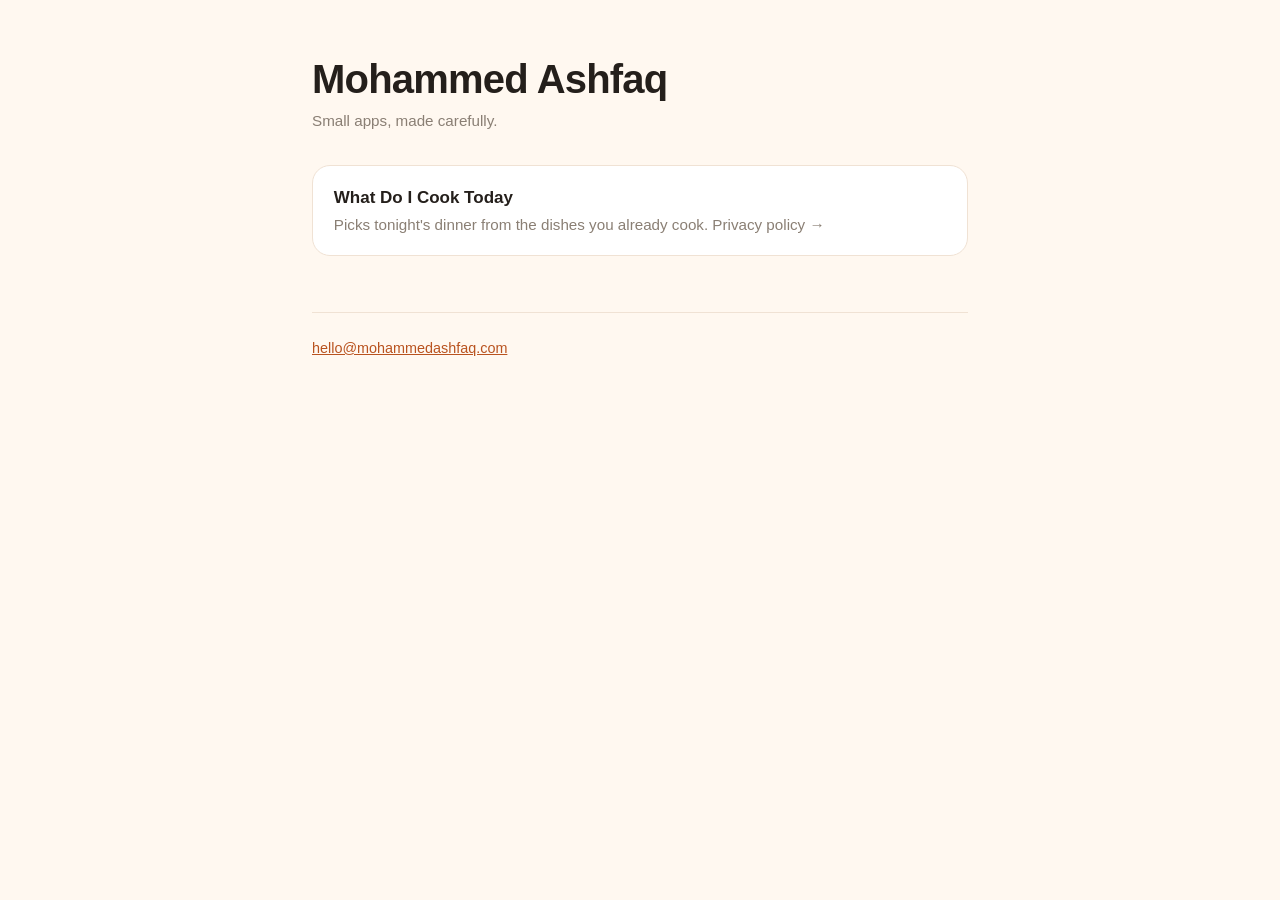
==== index.html @ ef57e0d0 "Add static site with What Do I Cook Today privacy policy Serves the two URLs App Store Connect requi" ====
<!doctype html>
<html lang="en">
<head>
<meta charset="utf-8">
<meta name="viewport" content="width=device-width, initial-scale=1">
<title>Mohammed Ashfaq</title>
<meta name="description" content="Apps by Mohammed Ashfaq.">
<link rel="stylesheet" href="/style.css">
</head>
<body>
<div class="wrap">
  <h1>Mohammed Ashfaq</h1>
  <p class="updated">Small apps, made carefully.</p>

  <a class="app-row" href="/whatdoicooktoday/privacy/">
    <div>
      <div class="name">What Do I Cook Today</div>
      <div class="desc">Picks tonight's dinner from the dishes you already cook. Privacy policy →</div>
    </div>
  </a>

  <footer>
    <a href="mailto:hello@mohammedashfaq.com">hello@mohammedashfaq.com</a>
  </footer>
</div>
</body>
</html>
---- style.css ----
:root {
  --bg: #FFF8F0;
  --card: #FFFFFF;
  --border: #F0E2D4;
  --text: #241F1B;
  --muted: #8A7F74;
  --accent: #E2703A;
  --accent-dark: #B9531F;
  --accent-soft: #FDEEE4;
}

@media (prefers-color-scheme: dark) {
  :root {
    --bg: #17130F;
    --card: #211B16;
    --border: #362B22;
    --text: #F5EDE5;
    --muted: #A99C8E;
    --accent: #F0854F;
    --accent-dark: #F0854F;
    --accent-soft: #2E2018;
  }
}

* { box-sizing: border-box; }

body {
  margin: 0;
  background: var(--bg);
  color: var(--text);
  font: 17px/1.65 -apple-system, BlinkMacSystemFont, "Segoe UI", Roboto, Helvetica, Arial, sans-serif;
  -webkit-font-smoothing: antialiased;
}

.wrap {
  max-width: 44rem;
  margin: 0 auto;
  padding: 3.5rem 1.5rem 5rem;
}

h1 {
  font-size: clamp(1.9rem, 5vw, 2.5rem);
  line-height: 1.15;
  letter-spacing: -0.02em;
  margin: 0 0 0.4rem;
}

h2 {
  font-size: 1.2rem;
  letter-spacing: -0.01em;
  margin: 2.5rem 0 0.6rem;
  padding-top: 1.6rem;
  border-top: 1px solid var(--border);
}

h2:first-of-type { border-top: none; padding-top: 0; margin-top: 2rem; }

.updated {
  color: var(--muted);
  font-size: 0.95rem;
  margin: 0 0 2rem;
}

.lede {
  background: var(--card);
  border: 1px solid var(--border);
  border-radius: 16px;
  padding: 1.25rem 1.4rem;
  margin: 0 0 1rem;
}

.lede p { margin: 0; }

ul { padding-left: 1.2rem; }
li { margin: 0.35rem 0; }

a { color: var(--accent-dark); }
a:hover { color: var(--accent); }

.back {
  display: inline-block;
  margin-bottom: 2rem;
  font-size: 0.95rem;
  text-decoration: none;
  color: var(--muted);
}
.back:hover { color: var(--accent); }

footer {
  margin-top: 3.5rem;
  padding-top: 1.5rem;
  border-top: 1px solid var(--border);
  color: var(--muted);
  font-size: 0.9rem;
}

.app-row {
  display: flex;
  align-items: center;
  gap: 1rem;
  background: var(--card);
  border: 1px solid var(--border);
  border-radius: 18px;
  padding: 1.1rem 1.3rem;
  text-decoration: none;
  color: inherit;
  margin-top: 1.5rem;
}
.app-row:hover { border-color: var(--accent); }
.app-row .name { font-weight: 700; }
.app-row .desc { color: var(--muted); font-size: 0.95rem; }
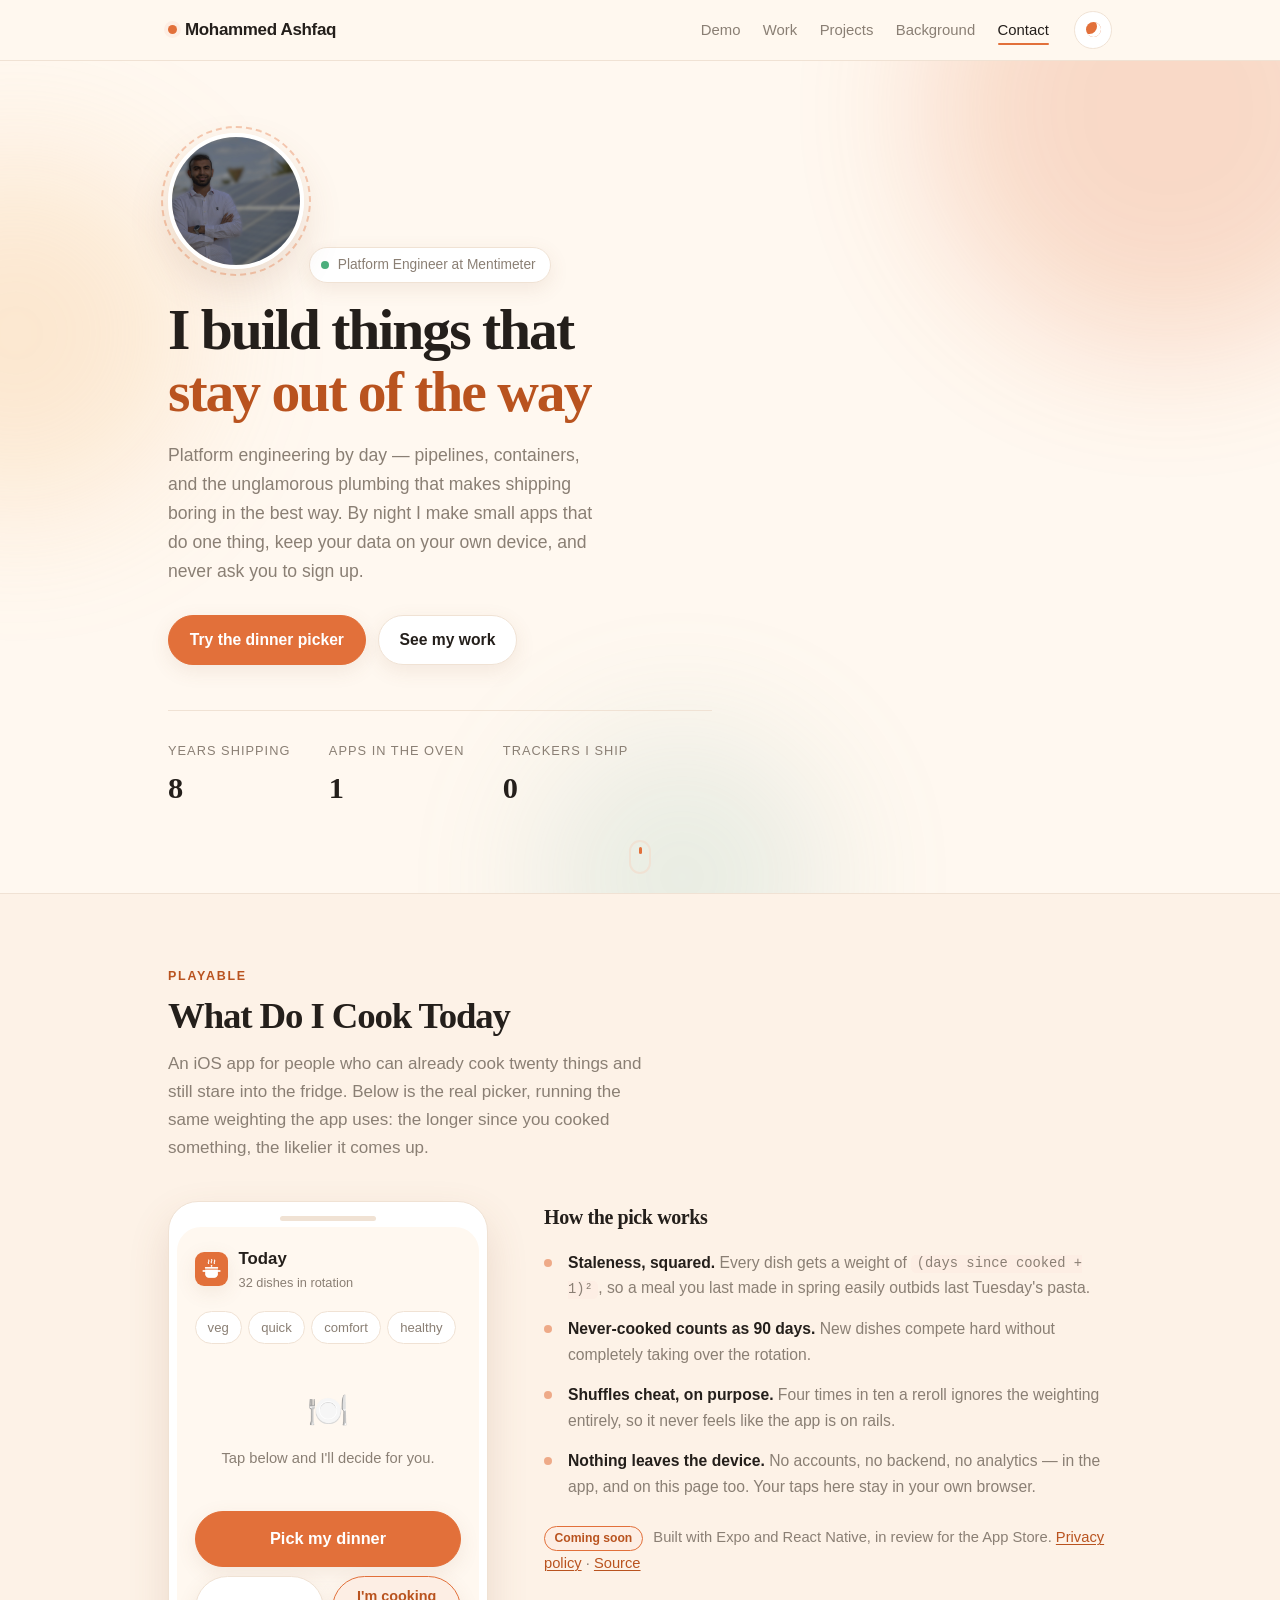
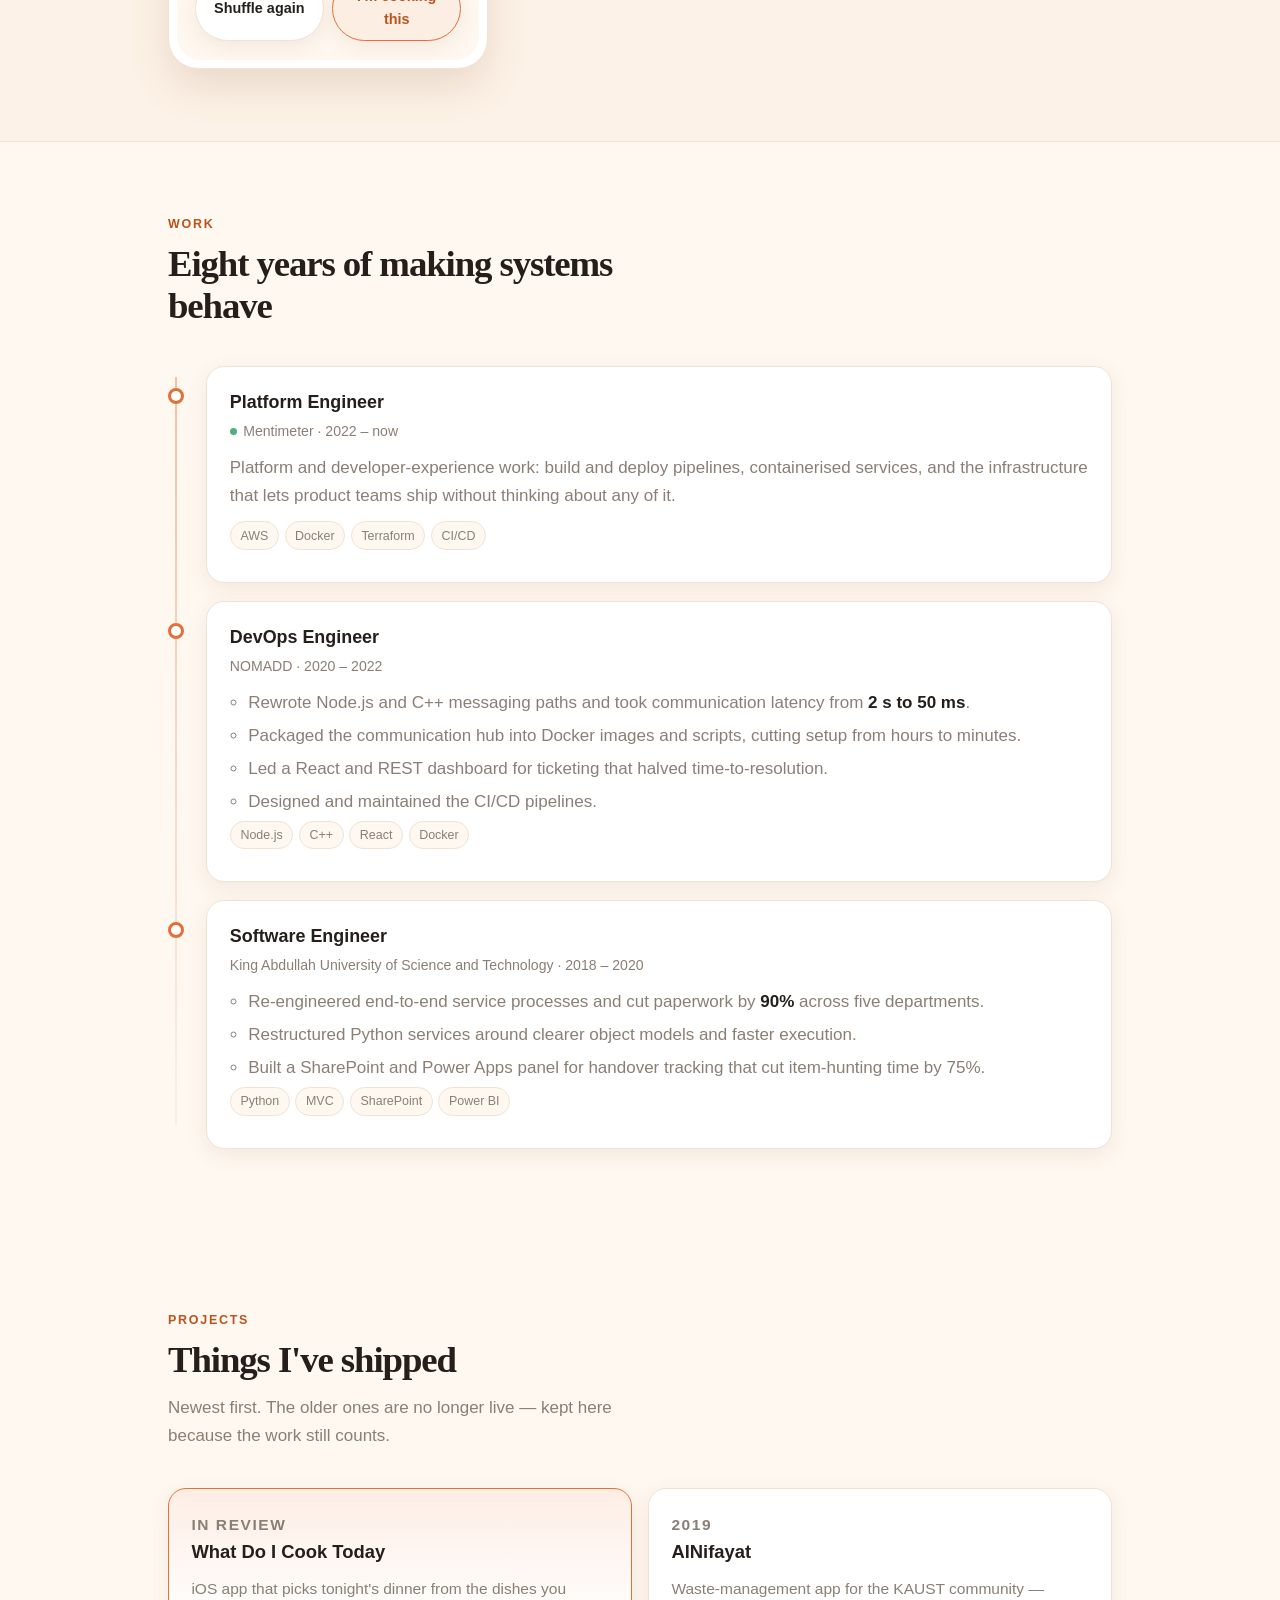
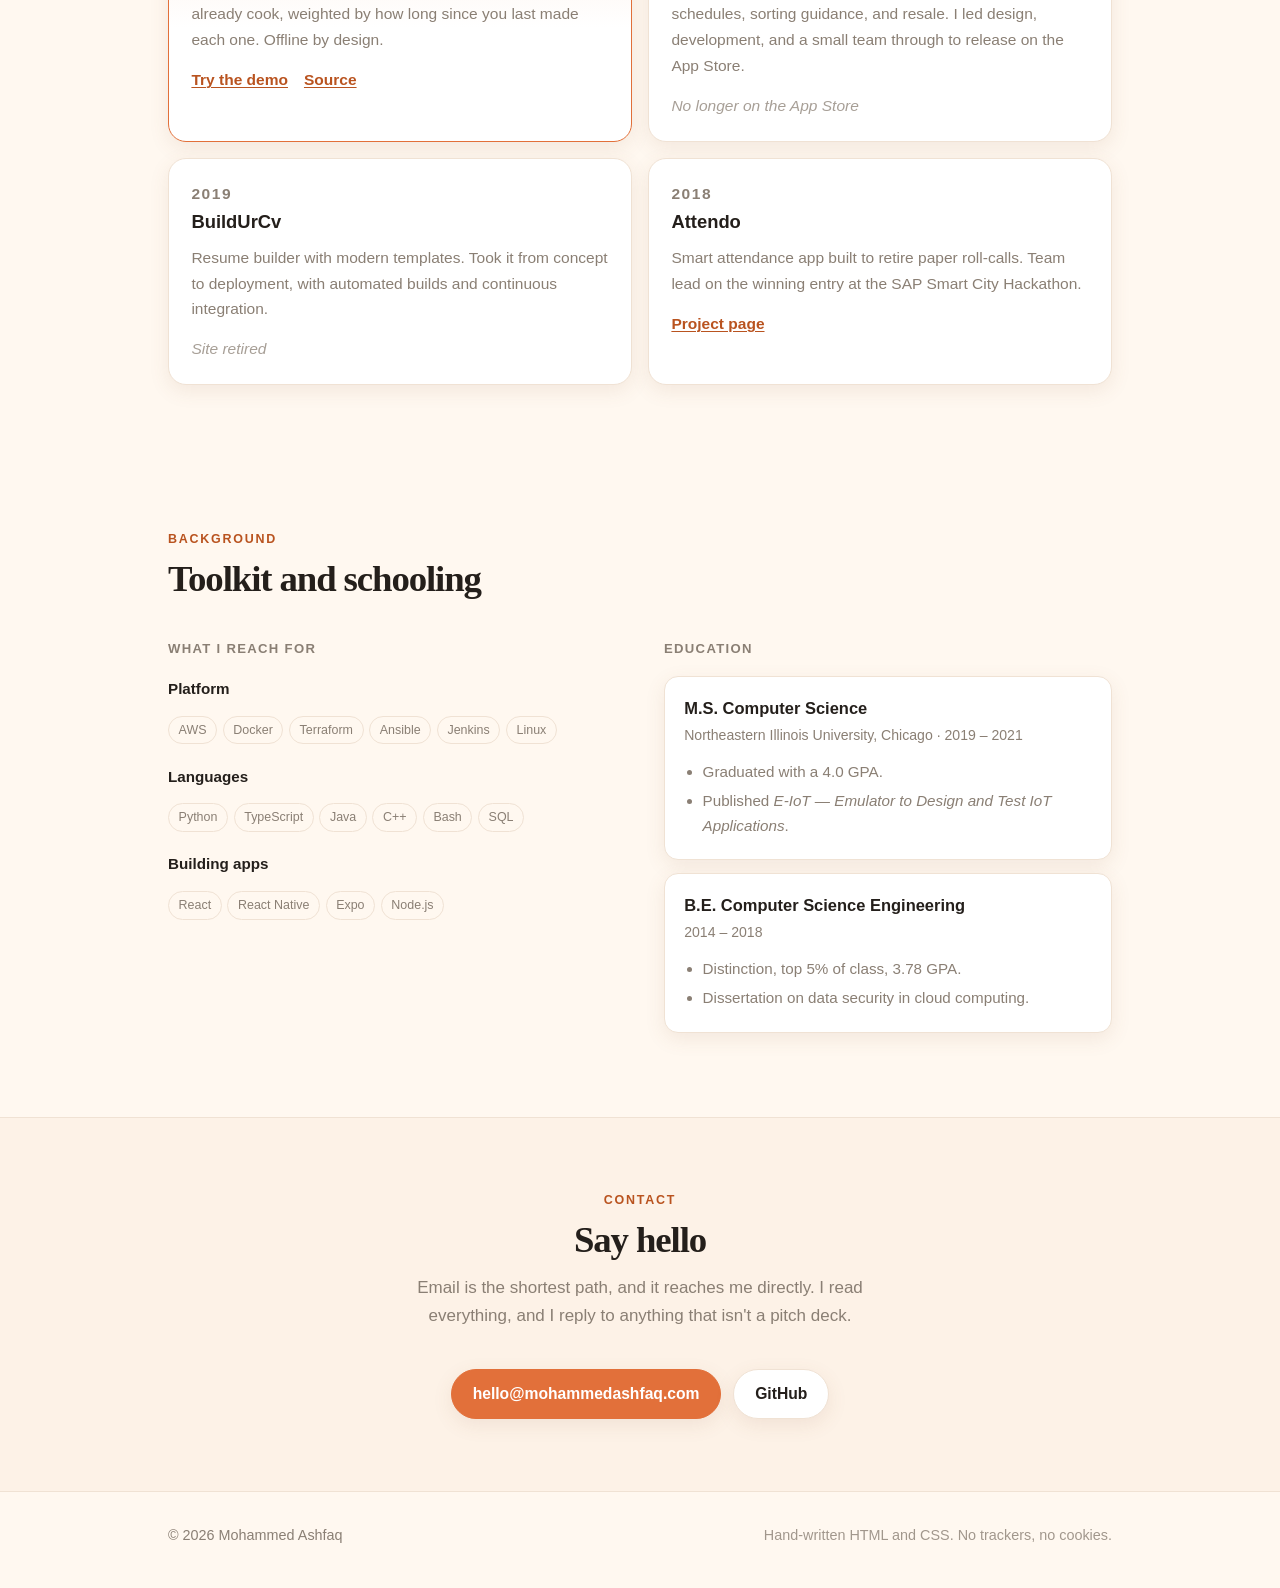
==== commit a78f1bb1: "Rebuild the home page as an interactive site The landing page was a name, a tagline, and one link to" ====
--- a/index.html
+++ b/index.html
@@ -3,25 +3,412 @@
 <head>
 <meta charset="utf-8">
 <meta name="viewport" content="width=device-width, initial-scale=1">
-<title>Mohammed Ashfaq</title>
-<meta name="description" content="Apps by Mohammed Ashfaq.">
+<title>Mohammed Ashfaq — Platform Engineer &amp; App Maker</title>
+<meta name="description" content="Mohammed Ashfaq is a platform engineer at Mentimeter who builds small, careful apps. Try the dinner picker from What Do I Cook Today.">
+<link rel="canonical" href="https://mohammedashfaq.com/">
+
+<meta property="og:type" content="website">
+<meta property="og:url" content="https://mohammedashfaq.com/">
+<meta property="og:title" content="Mohammed Ashfaq — Platform Engineer &amp; App Maker">
+<meta property="og:description" content="Platform engineer by day, small-app maker by night. Try the dinner picker.">
+<meta property="og:image" content="https://mohammedashfaq.com/assets/portrait.jpg">
+<meta name="twitter:card" content="summary">
+
+<link rel="icon" href="/assets/favicon.ico" sizes="any">
+<link rel="icon" type="image/png" sizes="32x32" href="/assets/favicon-32x32.png">
+<link rel="apple-touch-icon" href="/assets/apple-touch-icon.png">
+<meta name="theme-color" content="#FFF8F0" media="(prefers-color-scheme: light)">
+<meta name="theme-color" content="#17130F" media="(prefers-color-scheme: dark)">
+
 <link rel="stylesheet" href="/style.css">
+<script>
+  // Applied before first paint so the saved theme never flashes the wrong colours.
+  try {
+    var t = localStorage.getItem("theme");
+    if (t === "light" || t === "dark") document.documentElement.dataset.theme = t;
+  } catch (e) {}
+</script>
+<script type="application/ld+json">
+{
+  "@context": "https://schema.org",
+  "@type": "Person",
+  "name": "Mohammed Ashfaq",
+  "url": "https://mohammedashfaq.com/",
+  "email": "hello@mohammedashfaq.com",
+  "image": "https://mohammedashfaq.com/assets/portrait.jpg",
+  "jobTitle": "Platform Engineer",
+  "worksFor": { "@type": "Organization", "name": "Mentimeter" },
+  "sameAs": ["https://github.com/menti-ashfaq"]
+}
+</script>
 </head>
+
 <body>
-<div class="wrap">
-  <h1>Mohammed Ashfaq</h1>
-  <p class="updated">Small apps, made carefully.</p>
-
-  <a class="app-row" href="/whatdoicooktoday/privacy/">
-    <div>
-      <div class="name">What Do I Cook Today</div>
-      <div class="desc">Picks tonight's dinner from the dishes you already cook. Privacy policy →</div>
-    </div>
-  </a>
-
-  <footer>
-    <a href="mailto:hello@mohammedashfaq.com">hello@mohammedashfaq.com</a>
-  </footer>
-</div>
+<a class="skip" href="#main">Skip to content</a>
+
+<header class="topbar">
+  <div class="topbar-inner">
+    <a class="brand" href="#home">
+      <span class="brand-dot" aria-hidden="true"></span>
+      Mohammed&nbsp;Ashfaq
+    </a>
+
+    <nav class="nav" id="nav" aria-label="Primary">
+      <a href="#dinner">Demo</a>
+      <a href="#work">Work</a>
+      <a href="#projects">Projects</a>
+      <a href="#background">Background</a>
+      <a href="#contact">Contact</a>
+    </nav>
+
+    <div class="topbar-actions">
+      <button class="icon-btn" id="theme-btn" type="button" title="Switch theme" aria-label="Switch colour theme">
+        <span class="theme-icon" aria-hidden="true"></span>
+      </button>
+      <button class="icon-btn nav-btn" id="nav-btn" type="button" aria-expanded="false" aria-controls="nav" aria-label="Open menu">
+        <span class="burger" aria-hidden="true"></span>
+      </button>
+    </div>
+  </div>
+</header>
+
+<main id="main">
+
+  <!-- ───────────────────────── Hero ───────────────────────── -->
+  <section class="hero" id="home">
+    <div class="blobs" aria-hidden="true">
+      <span class="blob b1"></span>
+      <span class="blob b2"></span>
+      <span class="blob b3"></span>
+    </div>
+
+    <div class="wrap hero-inner">
+      <button class="portrait-btn reveal" id="portrait-btn" type="button" title="Go on, tap it" aria-label="Mohammed Ashfaq — tap for a snack">
+        <img class="portrait" src="/assets/portrait.jpg" alt="Mohammed Ashfaq" width="150" height="150" fetchpriority="high">
+        <span class="portrait-ring" aria-hidden="true"></span>
+      </button>
+
+      <p class="eyebrow reveal">
+        <span class="pulse" aria-hidden="true"></span>
+        Platform Engineer at Mentimeter
+      </p>
+
+      <h1 class="reveal">
+        I build things that
+        <span class="swap" id="swap" aria-live="polite">
+          <span class="swap-word is-on">stay out of the way</span>
+        </span>
+      </h1>
+
+      <p class="lead reveal">
+        Platform engineering by day — pipelines, containers, and the unglamorous
+        plumbing that makes shipping boring in the best way. By night I make small
+        apps that do one thing, keep your data on your own device, and never ask
+        you to sign up.
+      </p>
+
+      <div class="cta-row reveal">
+        <a class="btn btn-primary" href="#dinner">Try the dinner picker</a>
+        <a class="btn" href="#work">See my work</a>
+      </div>
+
+      <dl class="stats reveal">
+        <div><dt>Years shipping</dt><dd data-count="8">8</dd></div>
+        <div><dt>Apps in the oven</dt><dd data-count="1">1</dd></div>
+        <div><dt>Trackers I ship</dt><dd data-count="0">0</dd></div>
+      </dl>
+    </div>
+
+    <a class="scroll-hint" href="#dinner" aria-hidden="true" tabindex="-1">
+      <span></span>
+    </a>
+  </section>
+
+  <!-- ──────────────────── Interactive demo ──────────────────── -->
+  <section class="band" id="dinner">
+    <div class="wrap">
+      <header class="sec-head reveal">
+        <p class="kicker">Playable</p>
+        <h2>What Do I Cook Today</h2>
+        <p class="sec-sub">
+          An iOS app for people who can already cook twenty things and still stare
+          into the fridge. Below is the real picker, running the same weighting the
+          app uses: the longer since you cooked something, the likelier it comes up.
+        </p>
+      </header>
+
+      <div class="demo reveal">
+        <div class="demo-phone">
+          <div class="phone">
+            <div class="phone-top" aria-hidden="true"><span class="notch"></span></div>
+
+            <div class="phone-screen">
+              <div class="phone-head">
+                <img class="app-icon" src="/assets/cooktoday-icon.png" alt="" width="34" height="34">
+                <div>
+                  <p class="phone-title">Today</p>
+                  <p class="phone-sub" id="pool-count">32 dishes in rotation</p>
+                </div>
+              </div>
+
+              <div class="tags" role="group" aria-label="Filter by mood">
+                <button class="tag" type="button" data-tag="veg">veg</button>
+                <button class="tag" type="button" data-tag="quick">quick</button>
+                <button class="tag" type="button" data-tag="comfort">comfort</button>
+                <button class="tag" type="button" data-tag="healthy">healthy</button>
+              </div>
+
+              <div class="result" id="result" aria-live="polite">
+                <div class="result-empty" id="result-empty">
+                  <span class="plate" aria-hidden="true">🍽️</span>
+                  <p>Tap below and I'll decide for you.</p>
+                </div>
+              </div>
+
+              <div class="phone-actions">
+                <button class="btn btn-primary btn-block" id="pick-btn" type="button">Pick my dinner</button>
+                <div class="sub-actions" id="sub-actions" hidden>
+                  <button class="btn btn-sm" id="shuffle-btn" type="button">Shuffle again</button>
+                  <button class="btn btn-sm btn-cook" id="cook-btn" type="button">I'm cooking this</button>
+                </div>
+              </div>
+            </div>
+          </div>
+        </div>
+
+        <div class="demo-notes">
+          <h3>How the pick works</h3>
+          <ul class="notes">
+            <li>
+              <strong>Staleness, squared.</strong> Every dish gets a weight of
+              <code>(days since cooked + 1)²</code>, so a meal you last made in
+              spring easily outbids last Tuesday's pasta.
+            </li>
+            <li>
+              <strong>Never-cooked counts as 90 days.</strong> New dishes compete
+              hard without completely taking over the rotation.
+            </li>
+            <li>
+              <strong>Shuffles cheat, on purpose.</strong> Four times in ten a
+              reroll ignores the weighting entirely, so it never feels like the
+              app is on rails.
+            </li>
+            <li>
+              <strong>Nothing leaves the device.</strong> No accounts, no backend,
+              no analytics — in the app, and on this page too. Your taps here stay
+              in your own browser.
+            </li>
+          </ul>
+
+          <div class="cook-log" id="cook-log" hidden>
+            <p class="cook-log-title">Cooked in this session</p>
+            <ul id="cook-log-list"></ul>
+          </div>
+
+          <p class="ship-note">
+            <span class="badge">Coming soon</span>
+            Built with Expo and React Native, in review for the App Store.
+            <a href="/whatdoicooktoday/privacy/">Privacy policy</a> ·
+            <a href="https://github.com/menti-ashfaq/whatdoicooktoday">Source</a>
+          </p>
+        </div>
+      </div>
+    </div>
+  </section>
+
+  <!-- ───────────────────────── Work ───────────────────────── -->
+  <section class="wrap section" id="work">
+    <header class="sec-head reveal">
+      <p class="kicker">Work</p>
+      <h2>Eight years of making systems behave</h2>
+    </header>
+
+    <ol class="timeline">
+      <li class="tl-item reveal">
+        <div class="tl-marker" aria-hidden="true"></div>
+        <article class="tl-card">
+          <header class="tl-head">
+            <h3>Platform Engineer</h3>
+            <p class="when"><span class="now-dot" aria-hidden="true"></span>Mentimeter · 2022 – now</p>
+          </header>
+          <p>
+            Platform and developer-experience work: build and deploy pipelines,
+            containerised services, and the infrastructure that lets product teams
+            ship without thinking about any of it.
+          </p>
+          <p class="chips"><span>AWS</span><span>Docker</span><span>Terraform</span><span>CI/CD</span></p>
+        </article>
+      </li>
+
+      <li class="tl-item reveal">
+        <div class="tl-marker" aria-hidden="true"></div>
+        <article class="tl-card">
+          <header class="tl-head">
+            <h3>DevOps Engineer</h3>
+            <p class="when">NOMADD · 2020 – 2022</p>
+          </header>
+          <ul>
+            <li>Rewrote Node.js and C++ messaging paths and took communication latency from <strong>2 s to 50 ms</strong>.</li>
+            <li>Packaged the communication hub into Docker images and scripts, cutting setup from hours to minutes.</li>
+            <li>Led a React and REST dashboard for ticketing that halved time-to-resolution.</li>
+            <li>Designed and maintained the CI/CD pipelines.</li>
+          </ul>
+          <p class="chips"><span>Node.js</span><span>C++</span><span>React</span><span>Docker</span></p>
+        </article>
+      </li>
+
+      <li class="tl-item reveal">
+        <div class="tl-marker" aria-hidden="true"></div>
+        <article class="tl-card">
+          <header class="tl-head">
+            <h3>Software Engineer</h3>
+            <p class="when">King Abdullah University of Science and Technology · 2018 – 2020</p>
+          </header>
+          <ul>
+            <li>Re-engineered end-to-end service processes and cut paperwork by <strong>90%</strong> across five departments.</li>
+            <li>Restructured Python services around clearer object models and faster execution.</li>
+            <li>Built a SharePoint and Power Apps panel for handover tracking that cut item-hunting time by 75%.</li>
+          </ul>
+          <p class="chips"><span>Python</span><span>MVC</span><span>SharePoint</span><span>Power BI</span></p>
+        </article>
+      </li>
+    </ol>
+  </section>
+
+  <!-- ─────────────────────── Projects ─────────────────────── -->
+  <section class="wrap section" id="projects">
+    <header class="sec-head reveal">
+      <p class="kicker">Projects</p>
+      <h2>Things I've shipped</h2>
+      <p class="sec-sub">Newest first. The older ones are no longer live — kept here because the work still counts.</p>
+    </header>
+
+    <div class="cards">
+      <article class="card tilt reveal is-current">
+        <p class="card-tag">In review</p>
+        <h3>What Do I Cook Today</h3>
+        <p>
+          iOS app that picks tonight's dinner from the dishes you already cook,
+          weighted by how long since you last made each one. Offline by design.
+        </p>
+        <p class="card-links">
+          <a href="#dinner">Try the demo</a>
+          <a href="https://github.com/menti-ashfaq/whatdoicooktoday">Source</a>
+        </p>
+      </article>
+
+      <article class="card tilt reveal">
+        <p class="card-tag">2019</p>
+        <h3>AlNifayat</h3>
+        <p>
+          Waste-management app for the KAUST community — schedules, sorting
+          guidance, and resale. I led design, development, and a small team
+          through to release on the App Store.
+        </p>
+        <p class="card-links"><span class="dead">No longer on the App Store</span></p>
+      </article>
+
+      <article class="card tilt reveal">
+        <p class="card-tag">2019</p>
+        <h3>BuildUrCv</h3>
+        <p>
+          Resume builder with modern templates. Took it from concept to
+          deployment, with automated builds and continuous integration.
+        </p>
+        <p class="card-links"><span class="dead">Site retired</span></p>
+      </article>
+
+      <article class="card tilt reveal">
+        <p class="card-tag">2018</p>
+        <h3>Attendo</h3>
+        <p>
+          Smart attendance app built to retire paper roll-calls. Team lead on the
+          winning entry at the SAP Smart City Hackathon.
+        </p>
+        <p class="card-links">
+          <a href="https://www.facebook.com/appattendo/">Project page</a>
+        </p>
+      </article>
+    </div>
+  </section>
+
+  <!-- ────────────────────── Background ────────────────────── -->
+  <section class="wrap section" id="background">
+    <header class="sec-head reveal">
+      <p class="kicker">Background</p>
+      <h2>Toolkit and schooling</h2>
+    </header>
+
+    <div class="split">
+      <div class="reveal">
+        <h3 class="sub">What I reach for</h3>
+        <div class="skillset">
+          <div>
+            <p class="skill-label">Platform</p>
+            <p class="chips"><span>AWS</span><span>Docker</span><span>Terraform</span><span>Ansible</span><span>Jenkins</span><span>Linux</span></p>
+          </div>
+          <div>
+            <p class="skill-label">Languages</p>
+            <p class="chips"><span>Python</span><span>TypeScript</span><span>Java</span><span>C++</span><span>Bash</span><span>SQL</span></p>
+          </div>
+          <div>
+            <p class="skill-label">Building apps</p>
+            <p class="chips"><span>React</span><span>React&nbsp;Native</span><span>Expo</span><span>Node.js</span></p>
+          </div>
+        </div>
+      </div>
+
+      <div class="reveal">
+        <h3 class="sub">Education</h3>
+        <article class="edu">
+          <h4>M.S. Computer Science</h4>
+          <p class="when">Northeastern Illinois University, Chicago · 2019 – 2021</p>
+          <ul>
+            <li>Graduated with a 4.0 GPA.</li>
+            <li>Published <em>E-IoT — Emulator to Design and Test IoT Applications</em>.</li>
+          </ul>
+        </article>
+        <article class="edu">
+          <h4>B.E. Computer Science Engineering</h4>
+          <p class="when">2014 – 2018</p>
+          <ul>
+            <li>Distinction, top 5% of class, 3.78 GPA.</li>
+            <li>Dissertation on data security in cloud computing.</li>
+          </ul>
+        </article>
+      </div>
+    </div>
+  </section>
+
+  <!-- ─────────────────────── Contact ─────────────────────── -->
+  <section class="band band-last" id="contact">
+    <div class="wrap contact">
+      <header class="sec-head reveal">
+        <p class="kicker">Contact</p>
+        <h2>Say hello</h2>
+        <p class="sec-sub">
+          Email is the shortest path, and it reaches me directly. I read
+          everything, and I reply to anything that isn't a pitch deck.
+        </p>
+      </header>
+
+      <div class="contact-actions reveal">
+        <a class="btn btn-primary" href="mailto:hello@mohammedashfaq.com">hello@mohammedashfaq.com</a>
+        <a class="btn" href="https://github.com/menti-ashfaq">GitHub</a>
+      </div>
+    </div>
+  </section>
+</main>
+
+<footer class="footer">
+  <div class="wrap footer-inner">
+    <p>© <span id="year">2026</span> Mohammed Ashfaq</p>
+    <p class="footer-meta">Hand-written HTML and CSS. No trackers, no cookies.</p>
+  </div>
+</footer>
+
+<div class="confetti" id="confetti" aria-hidden="true"></div>
+
+<script src="/script.js"></script>
 </body>
 </html>
--- a/style.css
+++ b/style.css
@@ -1,5 +1,12 @@
+/* ============================================================
+   Mohammed Ashfaq — mohammedashfaq.com
+   Plain CSS, no build step. Palette matches the What Do I Cook
+   Today app so the site and the app feel like one thing.
+   ============================================================ */
+
 :root {
   --bg: #FFF8F0;
+  --bg-alt: #FDF2E7;
   --card: #FFFFFF;
   --border: #F0E2D4;
   --text: #241F1B;
@@ -7,105 +14,905 @@
   --accent: #E2703A;
   --accent-dark: #B9531F;
   --accent-soft: #FDEEE4;
+  --shadow: 0 6px 20px rgba(138, 90, 56, 0.10);
+  --shadow-lg: 0 18px 40px rgba(138, 90, 56, 0.16);
+  --topbar: rgba(255, 248, 240, 0.82);
+  --serif: Georgia, "Iowan Old Style", Palatino, "Times New Roman", serif;
+  --sans: -apple-system, BlinkMacSystemFont, "Segoe UI", Roboto, Helvetica, Arial, sans-serif;
+  --mono: ui-monospace, SFMono-Regular, Menlo, Consolas, monospace;
+  --radius: 18px;
+  --ring: 0 0 0 3px var(--accent-soft), 0 0 0 4px var(--accent);
 }
 
 @media (prefers-color-scheme: dark) {
-  :root {
+  :root:not([data-theme="light"]) {
     --bg: #17130F;
+    --bg-alt: #1C1712;
     --card: #211B16;
     --border: #362B22;
     --text: #F5EDE5;
     --muted: #A99C8E;
     --accent: #F0854F;
-    --accent-dark: #F0854F;
+    --accent-dark: #F5A277;
     --accent-soft: #2E2018;
+    --shadow: 0 6px 20px rgba(0, 0, 0, 0.4);
+    --shadow-lg: 0 18px 40px rgba(0, 0, 0, 0.5);
+    --topbar: rgba(23, 19, 15, 0.85);
   }
 }
 
+:root[data-theme="dark"] {
+  --bg: #17130F;
+  --bg-alt: #1C1712;
+  --card: #211B16;
+  --border: #362B22;
+  --text: #F5EDE5;
+  --muted: #A99C8E;
+  --accent: #F0854F;
+  --accent-dark: #F5A277;
+  --accent-soft: #2E2018;
+  --shadow: 0 6px 20px rgba(0, 0, 0, 0.4);
+  --shadow-lg: 0 18px 40px rgba(0, 0, 0, 0.5);
+  --topbar: rgba(23, 19, 15, 0.85);
+}
+
+/* ---------------------------- base ---------------------------- */
+
 * { box-sizing: border-box; }
+
+html {
+  scroll-behavior: smooth;
+  scroll-padding-top: 5rem;
+  -webkit-text-size-adjust: 100%;
+}
 
 body {
   margin: 0;
   background: var(--bg);
   color: var(--text);
-  font: 17px/1.65 -apple-system, BlinkMacSystemFont, "Segoe UI", Roboto, Helvetica, Arial, sans-serif;
+  font: 17px/1.65 var(--sans);
   -webkit-font-smoothing: antialiased;
-}
+  overflow-x: hidden;
+}
+
+img { max-width: 100%; height: auto; }
+
+a { color: var(--accent-dark); text-decoration-thickness: 1px; text-underline-offset: 2px; }
+a:hover { color: var(--accent); }
+
+:focus-visible {
+  outline: none;
+  box-shadow: var(--ring);
+  border-radius: 6px;
+}
+
+code {
+  font: 0.88em var(--mono);
+  background: var(--accent-soft);
+  padding: 0.1em 0.4em;
+  border-radius: 5px;
+}
+
+.skip {
+  position: absolute;
+  left: -9999px;
+  z-index: 100;
+  background: var(--card);
+  color: var(--text);
+  padding: 0.7rem 1.1rem;
+  border-radius: 0 0 10px 0;
+}
+.skip:focus { left: 0; top: 0; }
 
 .wrap {
+  width: 100%;
+  max-width: 62rem;
+  margin: 0 auto;
+  padding-inline: 1.5rem;
+}
+
+.section { padding-block: 4.5rem; }
+
+/* --------------------------- topbar --------------------------- */
+
+.topbar {
+  position: sticky;
+  top: 0;
+  z-index: 40;
+  background: var(--topbar);
+  backdrop-filter: saturate(150%) blur(14px);
+  border-bottom: 1px solid var(--border);
+}
+
+.topbar-inner {
+  max-width: 62rem;
+  margin: 0 auto;
+  padding: 0.7rem 1.5rem;
+  display: flex;
+  align-items: center;
+  gap: 1rem;
+}
+
+.brand {
+  display: inline-flex;
+  align-items: center;
+  gap: 0.5rem;
+  font-weight: 700;
+  letter-spacing: -0.02em;
+  color: inherit;
+  text-decoration: none;
+  margin-right: auto;
+}
+.brand:hover { color: var(--accent); }
+
+.brand-dot {
+  width: 9px;
+  height: 9px;
+  border-radius: 50%;
+  background: var(--accent);
+  box-shadow: 0 0 0 4px var(--accent-soft);
+  flex: none;
+}
+
+.nav { display: flex; gap: 1.4rem; }
+
+.nav a {
+  color: var(--muted);
+  text-decoration: none;
+  font-size: 0.93rem;
+  position: relative;
+  padding-block: 0.15rem;
+}
+.nav a:hover { color: var(--text); }
+
+.nav a::after {
+  content: "";
+  position: absolute;
+  left: 0;
+  right: 100%;
+  bottom: 0;
+  height: 2px;
+  background: var(--accent);
+  border-radius: 2px;
+  transition: right 0.22s ease;
+}
+.nav a:hover::after,
+.nav a.is-active::after { right: 0; }
+.nav a.is-active { color: var(--text); }
+
+.topbar-actions { display: flex; gap: 0.4rem; margin-left: 0.6rem; }
+
+.icon-btn {
+  width: 2.35rem;
+  height: 2.35rem;
+  display: inline-grid;
+  place-items: center;
+  background: var(--card);
+  border: 1px solid var(--border);
+  border-radius: 50%;
+  cursor: pointer;
+  color: var(--text);
+  transition: border-color 0.2s ease, transform 0.2s ease;
+}
+.icon-btn:hover { border-color: var(--accent); transform: translateY(-1px); }
+
+.theme-icon {
+  width: 15px;
+  height: 15px;
+  border-radius: 50%;
+  background: var(--accent);
+  box-shadow: inset -4px -3px 0 0 var(--card);
+  transition: box-shadow 0.3s ease, transform 0.4s ease;
+}
+:root[data-theme="dark"] .theme-icon,
+:root[data-theme="light"] .theme-icon { transform: rotate(180deg); }
+
+.nav-btn { display: none; }
+
+.burger, .burger::before, .burger::after {
+  display: block;
+  width: 17px;
+  height: 2px;
+  background: currentColor;
+  border-radius: 2px;
+  transition: transform 0.25s ease, opacity 0.2s ease;
+}
+.burger::before, .burger::after { content: ""; position: absolute; }
+.burger::before { transform: translateY(-5.5px); }
+.burger::after { transform: translateY(5.5px); }
+
+.nav-btn[aria-expanded="true"] .burger { background: transparent; }
+.nav-btn[aria-expanded="true"] .burger::before { transform: rotate(45deg); }
+.nav-btn[aria-expanded="true"] .burger::after { transform: rotate(-45deg); }
+
+/* ---------------------------- hero ---------------------------- */
+
+.hero {
+  position: relative;
+  padding-block: 4.5rem 5rem;
+  overflow: hidden;
+}
+
+.hero-inner { position: relative; z-index: 1; }
+
+.blobs { position: absolute; inset: 0; pointer-events: none; }
+
+.blob {
+  position: absolute;
+  border-radius: 50%;
+  filter: blur(70px);
+  opacity: 0.5;
+  will-change: transform;
+}
+.blob.b1 {
+  width: 30rem; height: 30rem;
+  background: var(--accent);
+  top: -12rem; right: -8rem;
+  opacity: 0.22;
+  animation: drift 22s ease-in-out infinite;
+}
+.blob.b2 {
+  width: 22rem; height: 22rem;
+  background: #F2B872;
+  top: 6rem; left: -10rem;
+  opacity: 0.25;
+  animation: drift 28s ease-in-out infinite reverse;
+}
+.blob.b3 {
+  width: 18rem; height: 18rem;
+  background: #7FB7A6;
+  bottom: -8rem; left: 42%;
+  opacity: 0.18;
+  animation: drift 34s ease-in-out infinite;
+}
+
+@keyframes drift {
+  0%, 100% { transform: translate3d(0, 0, 0) scale(1); }
+  33%      { transform: translate3d(2.5rem, 1.8rem, 0) scale(1.08); }
+  66%      { transform: translate3d(-1.8rem, 2.6rem, 0) scale(0.95); }
+}
+
+.portrait-btn {
+  position: relative;
+  display: inline-block;
+  padding: 0;
+  border: 0;
+  background: none;
+  cursor: pointer;
+  border-radius: 50%;
+  margin-bottom: 1.5rem;
+  line-height: 0;
+}
+
+.portrait {
+  width: 8.5rem;
+  height: 8.5rem;
+  border-radius: 50%;
+  object-fit: cover;
+  border: 4px solid var(--card);
+  box-shadow: var(--shadow-lg);
+  transition: transform 0.5s cubic-bezier(0.2, 0.8, 0.2, 1);
+}
+.portrait-btn:hover .portrait { transform: scale(1.04) rotate(-2deg); }
+.portrait-btn.is-spun .portrait { transform: rotate(360deg) scale(1.04); }
+
+.portrait-ring {
+  position: absolute;
+  inset: -7px;
+  border-radius: 50%;
+  border: 2px dashed var(--accent);
+  opacity: 0.35;
+  animation: spin 24s linear infinite;
+}
+@keyframes spin { to { transform: rotate(360deg); } }
+
+.eyebrow {
+  display: inline-flex;
+  align-items: center;
+  gap: 0.55rem;
+  margin: 0 0 1rem;
+  padding: 0.35rem 0.9rem 0.35rem 0.7rem;
+  background: var(--card);
+  border: 1px solid var(--border);
+  border-radius: 999px;
+  font-size: 0.86rem;
+  color: var(--muted);
+  box-shadow: var(--shadow);
+}
+
+.pulse {
+  width: 8px;
+  height: 8px;
+  border-radius: 50%;
+  background: #4CAF7D;
+  box-shadow: 0 0 0 0 rgba(76, 175, 125, 0.6);
+  animation: pulse 2.4s ease-out infinite;
+  flex: none;
+}
+@keyframes pulse {
+  70%  { box-shadow: 0 0 0 9px rgba(76, 175, 125, 0); }
+  100% { box-shadow: 0 0 0 0 rgba(76, 175, 125, 0); }
+}
+
+h1 {
+  font-family: var(--serif);
+  font-weight: 600;
+  font-size: clamp(2.2rem, 6.5vw, 3.6rem);
+  line-height: 1.08;
+  letter-spacing: -0.035em;
+  margin: 0 0 1.1rem;
+  max-width: 30ch;
+}
+
+.swap {
+  display: inline-grid;
+  vertical-align: bottom;
+  color: var(--accent-dark);
+}
+.swap-word {
+  grid-area: 1 / 1;
+  opacity: 0;
+  transform: translateY(0.4em);
+  transition: opacity 0.45s ease, transform 0.45s ease;
+}
+.swap-word.is-on { opacity: 1; transform: none; }
+.swap-word.is-out { opacity: 0; transform: translateY(-0.4em); }
+
+.lead {
+  font-size: 1.1rem;
+  color: var(--muted);
+  max-width: 44ch;
+  margin: 0 0 1.8rem;
+}
+
+.cta-row { display: flex; flex-wrap: wrap; gap: 0.75rem; margin-bottom: 2.8rem; }
+
+.btn {
+  display: inline-flex;
+  align-items: center;
+  justify-content: center;
+  gap: 0.4rem;
+  padding: 0.7rem 1.3rem;
+  border: 1px solid var(--border);
+  border-radius: 999px;
+  background: var(--card);
+  color: var(--text);
+  font: inherit;
+  font-size: 0.98rem;
+  font-weight: 600;
+  text-decoration: none;
+  cursor: pointer;
+  box-shadow: var(--shadow);
+  transition: transform 0.18s ease, border-color 0.18s ease, box-shadow 0.18s ease, background 0.18s ease;
+}
+.btn:hover { transform: translateY(-2px); border-color: var(--accent); color: var(--text); box-shadow: var(--shadow-lg); }
+.btn:active { transform: translateY(0); }
+
+.btn-primary {
+  background: var(--accent);
+  border-color: var(--accent);
+  color: #fff;
+}
+.btn-primary:hover { color: #fff; filter: brightness(1.06); }
+
+.btn-block { width: 100%; padding-block: 0.85rem; font-size: 1.02rem; }
+.btn-sm { padding: 0.5rem 0.95rem; font-size: 0.9rem; font-weight: 600; flex: 1; }
+.btn-cook { background: var(--accent-soft); border-color: var(--accent); color: var(--accent-dark); }
+.btn-cook.is-logged { background: #4CAF7D; border-color: #4CAF7D; color: #fff; }
+
+.stats {
+  display: flex;
+  flex-wrap: wrap;
+  gap: 2.4rem;
+  margin: 0;
+  padding-top: 1.8rem;
+  border-top: 1px solid var(--border);
+  max-width: 34rem;
+}
+.stats dt { font-size: 0.8rem; color: var(--muted); text-transform: uppercase; letter-spacing: 0.08em; }
+.stats dd {
+  margin: 0.15rem 0 0;
+  font-family: var(--serif);
+  font-size: 1.9rem;
+  font-weight: 600;
+  letter-spacing: -0.02em;
+}
+
+.scroll-hint {
+  position: absolute;
+  bottom: 1.2rem;
+  left: 50%;
+  transform: translateX(-50%);
+  width: 22px;
+  height: 34px;
+  border: 2px solid var(--border);
+  border-radius: 12px;
+  display: grid;
+  place-items: start center;
+  padding-top: 5px;
+}
+.scroll-hint span {
+  width: 3px;
+  height: 7px;
+  border-radius: 2px;
+  background: var(--accent);
+  animation: wheel 1.8s ease-in-out infinite;
+}
+@keyframes wheel {
+  0%, 100% { transform: translateY(0); opacity: 1; }
+  50%      { transform: translateY(9px); opacity: 0.3; }
+}
+
+/* --------------------------- bands ---------------------------- */
+
+.band {
+  background: var(--bg-alt);
+  border-block: 1px solid var(--border);
+  padding-block: 4.5rem;
+}
+.band-last { border-bottom: none; }
+
+.sec-head { margin-bottom: 2.4rem; max-width: 52ch; }
+
+.kicker {
+  margin: 0 0 0.5rem;
+  font-size: 0.78rem;
+  font-weight: 700;
+  letter-spacing: 0.14em;
+  text-transform: uppercase;
+  color: var(--accent-dark);
+}
+
+.sec-head h2 {
+  font-family: var(--serif);
+  font-weight: 600;
+  font-size: clamp(1.6rem, 4vw, 2.3rem);
+  line-height: 1.15;
+  letter-spacing: -0.03em;
+  margin: 0;
+}
+
+.sec-sub { color: var(--muted); margin: 0.8rem 0 0; }
+
+.sub {
+  font-size: 0.82rem;
+  text-transform: uppercase;
+  letter-spacing: 0.1em;
+  color: var(--muted);
+  margin: 0 0 1rem;
+}
+
+/* ------------------------- demo / phone ------------------------ */
+
+.demo {
+  display: grid;
+  gap: 2.5rem;
+  align-items: start;
+}
+@media (min-width: 60rem) {
+  .demo { grid-template-columns: 20rem 1fr; gap: 3.5rem; }
+}
+
+.phone {
+  background: var(--card);
+  border: 1px solid var(--border);
+  border-radius: 30px;
+  padding: 0.5rem;
+  box-shadow: var(--shadow-lg);
+  max-width: 20rem;
+}
+
+.phone-top { display: grid; place-items: center; height: 1.1rem; }
+.notch { width: 32%; height: 5px; border-radius: 3px; background: var(--border); }
+
+.phone-screen {
+  background: var(--bg);
+  border-radius: 24px;
+  padding: 1.1rem 1.1rem 1.2rem;
+}
+
+.phone-head { display: flex; align-items: center; gap: 0.65rem; margin-bottom: 1.1rem; }
+.app-icon { width: 2.1rem; height: 2.1rem; border-radius: 9px; box-shadow: var(--shadow); }
+.phone-title { margin: 0; font-weight: 700; font-size: 1.05rem; }
+.phone-sub { margin: 0; font-size: 0.8rem; color: var(--muted); }
+
+.tags { display: flex; flex-wrap: wrap; gap: 0.4rem; margin-bottom: 0.9rem; }
+
+.tag {
+  padding: 0.3rem 0.75rem;
+  border: 1px solid var(--border);
+  border-radius: 999px;
+  background: var(--card);
+  color: var(--muted);
+  font: inherit;
+  font-size: 0.82rem;
+  cursor: pointer;
+  transition: all 0.18s ease;
+}
+.tag:hover { border-color: var(--accent); color: var(--text); }
+.tag.is-on {
+  background: var(--accent);
+  border-color: var(--accent);
+  color: #fff;
+  font-weight: 600;
+}
+
+.result { min-height: 8.5rem; display: grid; margin-bottom: 1rem; }
+
+.result-empty {
+  place-self: center;
+  text-align: center;
+  color: var(--muted);
+  font-size: 0.92rem;
+}
+.result-empty p { margin: 0.5rem 0 0; }
+.plate { font-size: 2.1rem; display: inline-block; }
+.plate.is-spinning { animation: tumble 0.5s linear infinite; }
+@keyframes tumble {
+  0%   { transform: rotate(0) scale(1); }
+  50%  { transform: rotate(180deg) scale(1.15); }
+  100% { transform: rotate(360deg) scale(1); }
+}
+
+.dish {
+  place-self: stretch;
+  background: var(--card);
+  border: 1px solid var(--border);
+  border-radius: 16px;
+  padding: 1.1rem 1rem;
+  text-align: center;
+  box-shadow: var(--shadow);
+  animation: pop 0.42s cubic-bezier(0.2, 1.2, 0.3, 1) both;
+}
+@keyframes pop {
+  from { opacity: 0; transform: scale(0.9) translateY(8px); }
+  to   { opacity: 1; transform: none; }
+}
+
+.dish-emoji { font-size: 1.9rem; line-height: 1; }
+.dish-name {
+  margin: 0.5rem 0 0.3rem;
+  font-family: var(--serif);
+  font-size: 1.3rem;
+  font-weight: 600;
+  letter-spacing: -0.02em;
+}
+.dish-meta { margin: 0; font-size: 0.84rem; color: var(--muted); }
+.dish-tags { display: flex; justify-content: center; flex-wrap: wrap; gap: 0.3rem; margin-top: 0.7rem; }
+.dish-tags span {
+  font-size: 0.72rem;
+  padding: 0.15rem 0.5rem;
+  border-radius: 999px;
+  background: var(--accent-soft);
+  color: var(--accent-dark);
+  font-weight: 600;
+}
+
+.dish-none { place-self: center; text-align: center; color: var(--muted); font-size: 0.92rem; padding: 0 0.5rem; }
+
+.phone-actions { display: grid; gap: 0.55rem; }
+.sub-actions { display: flex; gap: 0.5rem; }
+
+.demo-notes h3 {
+  font-family: var(--serif);
+  font-size: 1.25rem;
+  font-weight: 600;
+  letter-spacing: -0.02em;
+  margin: 0 0 1rem;
+}
+
+.notes { list-style: none; padding: 0; margin: 0 0 1.6rem; display: grid; gap: 0.9rem; }
+.notes li {
+  margin: 0;
+  padding-left: 1.5rem;
+  position: relative;
+  color: var(--muted);
+  font-size: 0.98rem;
+}
+.notes li::before {
+  content: "";
+  position: absolute;
+  left: 0;
+  top: 0.6em;
+  width: 8px;
+  height: 8px;
+  border-radius: 50%;
+  background: var(--accent);
+  opacity: 0.55;
+}
+.notes strong { color: var(--text); }
+
+.cook-log {
+  background: var(--card);
+  border: 1px solid var(--border);
+  border-radius: 14px;
+  padding: 0.9rem 1.1rem;
+  margin-bottom: 1.4rem;
+  box-shadow: var(--shadow);
+}
+.cook-log-title {
+  margin: 0 0 0.4rem;
+  font-size: 0.78rem;
+  text-transform: uppercase;
+  letter-spacing: 0.1em;
+  color: var(--muted);
+}
+.cook-log ul { margin: 0; padding-left: 1.1rem; font-size: 0.93rem; }
+.cook-log li { margin: 0.2rem 0; }
+
+.ship-note { font-size: 0.92rem; color: var(--muted); margin: 0; }
+
+.badge {
+  display: inline-block;
+  background: var(--accent-soft);
+  color: var(--accent-dark);
+  border: 1px solid var(--accent);
+  border-radius: 999px;
+  padding: 0.1rem 0.6rem;
+  font-size: 0.76rem;
+  font-weight: 700;
+  margin-right: 0.4rem;
+}
+
+/* -------------------------- timeline -------------------------- */
+
+.timeline { list-style: none; margin: 0; padding: 0; position: relative; }
+
+.timeline::before {
+  content: "";
+  position: absolute;
+  left: 7px;
+  top: 0.7rem;
+  bottom: 1.5rem;
+  width: 2px;
+  background: linear-gradient(var(--accent), var(--border));
+  opacity: 0.4;
+}
+
+.tl-item { position: relative; padding-left: 2.4rem; margin-bottom: 1.1rem; }
+
+.tl-marker {
+  position: absolute;
+  left: 0;
+  top: 1.35rem;
+  width: 16px;
+  height: 16px;
+  border-radius: 50%;
+  background: var(--card);
+  border: 3px solid var(--accent);
+}
+
+.tl-card {
+  background: var(--card);
+  border: 1px solid var(--border);
+  border-radius: var(--radius);
+  padding: 1.3rem 1.4rem;
+  box-shadow: var(--shadow);
+  transition: transform 0.22s ease, box-shadow 0.22s ease;
+}
+.tl-card:hover { transform: translateY(-2px); box-shadow: var(--shadow-lg); }
+
+.tl-head { margin-bottom: 0.7rem; }
+.tl-head h3 { margin: 0; font-size: 1.12rem; }
+
+.when { margin: 0.15rem 0 0; font-size: 0.88rem; color: var(--muted); display: flex; align-items: center; gap: 0.4rem; }
+
+.now-dot {
+  width: 7px; height: 7px;
+  border-radius: 50%;
+  background: #4CAF7D;
+  flex: none;
+}
+
+.tl-card ul { margin: 0; padding-left: 1.15rem; }
+.tl-card li { margin: 0.3rem 0; color: var(--muted); }
+.tl-card li strong, .tl-card p strong { color: var(--text); }
+.tl-card > p { margin: 0 0 0.7rem; color: var(--muted); }
+
+.chips { display: flex; flex-wrap: wrap; gap: 0.35rem; margin: 0.9rem 0 0; }
+.chips span {
+  font-size: 0.78rem;
+  padding: 0.2rem 0.6rem;
+  border-radius: 999px;
+  border: 1px solid var(--border);
+  background: var(--bg);
+  color: var(--muted);
+  transition: border-color 0.18s ease, color 0.18s ease, transform 0.18s ease;
+}
+.chips span:hover { border-color: var(--accent); color: var(--accent-dark); transform: translateY(-1px); }
+
+/* --------------------------- cards ---------------------------- */
+
+.cards { display: grid; gap: 1rem; }
+@media (min-width: 42rem) { .cards { grid-template-columns: 1fr 1fr; } }
+
+.card {
+  background: var(--card);
+  border: 1px solid var(--border);
+  border-radius: var(--radius);
+  padding: 1.4rem;
+  box-shadow: var(--shadow);
+  transition: transform 0.25s ease, box-shadow 0.25s ease, border-color 0.25s ease;
+}
+.card:hover { border-color: var(--accent); box-shadow: var(--shadow-lg); }
+.card.is-current { border-color: var(--accent); background: linear-gradient(var(--accent-soft), var(--card) 55%); }
+
+.card-tag {
+  margin: 0 0 0.5rem;
+  font-size: 0.75rem;
+  font-weight: 700;
+  letter-spacing: 0.1em;
+  text-transform: uppercase;
+  color: var(--accent-dark);
+}
+.card h3 { margin: 0 0 0.5rem; font-size: 1.15rem; }
+.card p { margin: 0; color: var(--muted); font-size: 0.97rem; }
+.card-links { display: flex; flex-wrap: wrap; gap: 1rem; margin-top: 0.9rem !important; font-size: 0.92rem; }
+.card-links a { font-weight: 600; }
+.dead { color: var(--muted); opacity: 0.75; font-style: italic; }
+
+/* --------------------- background / split --------------------- */
+
+.split { display: grid; gap: 2.5rem; }
+@media (min-width: 52rem) { .split { grid-template-columns: 1fr 1fr; gap: 3rem; } }
+
+.skillset { display: grid; gap: 1.2rem; }
+.skill-label { margin: 0 0 0.4rem; font-weight: 700; font-size: 0.95rem; }
+
+.edu {
+  background: var(--card);
+  border: 1px solid var(--border);
+  border-radius: 14px;
+  padding: 1.1rem 1.2rem;
+  margin-bottom: 0.8rem;
+  box-shadow: var(--shadow);
+}
+.edu h4 { margin: 0; font-size: 1.03rem; }
+.edu ul { margin: 0.7rem 0 0; padding-left: 1.15rem; }
+.edu li { margin: 0.25rem 0; color: var(--muted); font-size: 0.95rem; }
+
+/* -------------------------- contact --------------------------- */
+
+.contact { text-align: center; }
+.contact .sec-head { margin-inline: auto; }
+.contact-actions { display: flex; flex-wrap: wrap; gap: 0.75rem; justify-content: center; }
+
+/* --------------------------- footer --------------------------- */
+
+.footer {
+  border-top: 1px solid var(--border);
+  padding-block: 2rem 2.5rem;
+  color: var(--muted);
+  font-size: 0.9rem;
+}
+.footer-inner { display: flex; flex-wrap: wrap; gap: 0.4rem 1.5rem; justify-content: space-between; }
+.footer p { margin: 0; }
+.footer-meta { opacity: 0.8; }
+
+/* ------------------------- confetti --------------------------- */
+
+.confetti { position: fixed; inset: 0; pointer-events: none; z-index: 90; overflow: hidden; }
+
+.confetti i {
+  position: absolute;
+  top: -2rem;
+  font-size: 1.5rem;
+  font-style: normal;
+  animation: fall linear forwards;
+}
+@keyframes fall {
+  to { transform: translateY(105vh) rotate(var(--spin, 360deg)); opacity: 0.2; }
+}
+
+/* --------------------- scroll reveal -------------------------- */
+
+.reveal {
+  opacity: 0;
+  transform: translateY(18px);
+  transition: opacity 0.6s ease, transform 0.6s cubic-bezier(0.2, 0.8, 0.2, 1);
+}
+.reveal.is-in { opacity: 1; transform: none; }
+
+/* ------------------------- responsive ------------------------- */
+
+@media (max-width: 46rem) {
+  .nav-btn { display: inline-grid; position: relative; }
+
+  .nav {
+    position: absolute;
+    top: 100%;
+    left: 0;
+    right: 0;
+    flex-direction: column;
+    gap: 0;
+    background: var(--bg);
+    border-bottom: 1px solid var(--border);
+    padding: 0.5rem 1.5rem 1rem;
+    box-shadow: var(--shadow-lg);
+    display: none;
+  }
+  .nav.is-open { display: flex; }
+  .nav a { padding-block: 0.6rem; font-size: 1rem; }
+  .nav a::after { display: none; }
+
+  .stats { gap: 1.5rem; }
+  .stats dd { font-size: 1.5rem; }
+  .scroll-hint { display: none; }
+  .section, .band, .hero { padding-block: 3.2rem; }
+  .footer-inner { flex-direction: column; }
+}
+
+/* --------------------- reduced motion ------------------------- */
+
+@media (prefers-reduced-motion: reduce) {
+  html { scroll-behavior: auto; }
+  *, *::before, *::after {
+    animation-duration: 0.001ms !important;
+    animation-iteration-count: 1 !important;
+    transition-duration: 0.001ms !important;
+  }
+  .reveal { opacity: 1; transform: none; }
+  .confetti { display: none; }
+}
+
+/* ==============================================================
+   Document pages (the privacy policy at /whatdoicooktoday/privacy/)
+   Scoped to a .wrap that is a direct child of body, so that page
+   keeps its original typography without editing its markup — its
+   URL is filed with Apple and the file is left untouched.
+   ============================================================== */
+
+body > .wrap {
   max-width: 44rem;
-  margin: 0 auto;
-  padding: 3.5rem 1.5rem 5rem;
-}
-
-h1 {
+  padding-block: 3.5rem 4.5rem;
+}
+
+body > .wrap h1 {
   font-size: clamp(1.9rem, 5vw, 2.5rem);
-  line-height: 1.15;
   letter-spacing: -0.02em;
   margin: 0 0 0.4rem;
-}
-
-h2 {
+  max-width: none;
+}
+
+body > .wrap h2 {
+  font-family: var(--sans);
   font-size: 1.2rem;
+  font-weight: 700;
   letter-spacing: -0.01em;
   margin: 2.5rem 0 0.6rem;
   padding-top: 1.6rem;
   border-top: 1px solid var(--border);
 }
-
-h2:first-of-type { border-top: none; padding-top: 0; margin-top: 2rem; }
-
-.updated {
-  color: var(--muted);
-  font-size: 0.95rem;
-  margin: 0 0 2rem;
-}
-
-.lede {
+body > .wrap h2:first-of-type { border-top: none; padding-top: 0; margin-top: 2rem; }
+
+body > .wrap .updated { color: var(--muted); font-size: 0.95rem; margin: 0 0 2rem; }
+
+body > .wrap .lede {
   background: var(--card);
   border: 1px solid var(--border);
   border-radius: 16px;
   padding: 1.25rem 1.4rem;
   margin: 0 0 1rem;
-}
-
-.lede p { margin: 0; }
-
-ul { padding-left: 1.2rem; }
-li { margin: 0.35rem 0; }
-
-a { color: var(--accent-dark); }
-a:hover { color: var(--accent); }
-
-.back {
+  box-shadow: var(--shadow);
+}
+body > .wrap .lede p { margin: 0; }
+
+body > .wrap ul { padding-left: 1.2rem; }
+body > .wrap li { margin: 0.35rem 0; }
+
+body > .wrap .back {
   display: inline-block;
   margin-bottom: 2rem;
   font-size: 0.95rem;
   text-decoration: none;
   color: var(--muted);
 }
-.back:hover { color: var(--accent); }
-
-footer {
+body > .wrap .back:hover { color: var(--accent); }
+
+body > .wrap footer {
   margin-top: 3.5rem;
   padding-top: 1.5rem;
   border-top: 1px solid var(--border);
   color: var(--muted);
   font-size: 0.9rem;
 }
-
-.app-row {
-  display: flex;
-  align-items: center;
-  gap: 1rem;
-  background: var(--card);
-  border: 1px solid var(--border);
-  border-radius: 18px;
-  padding: 1.1rem 1.3rem;
-  text-decoration: none;
-  color: inherit;
-  margin-top: 1.5rem;
-}
-.app-row:hover { border-color: var(--accent); }
-.app-row .name { font-weight: 700; }
-.app-row .desc { color: var(--muted); font-size: 0.95rem; }
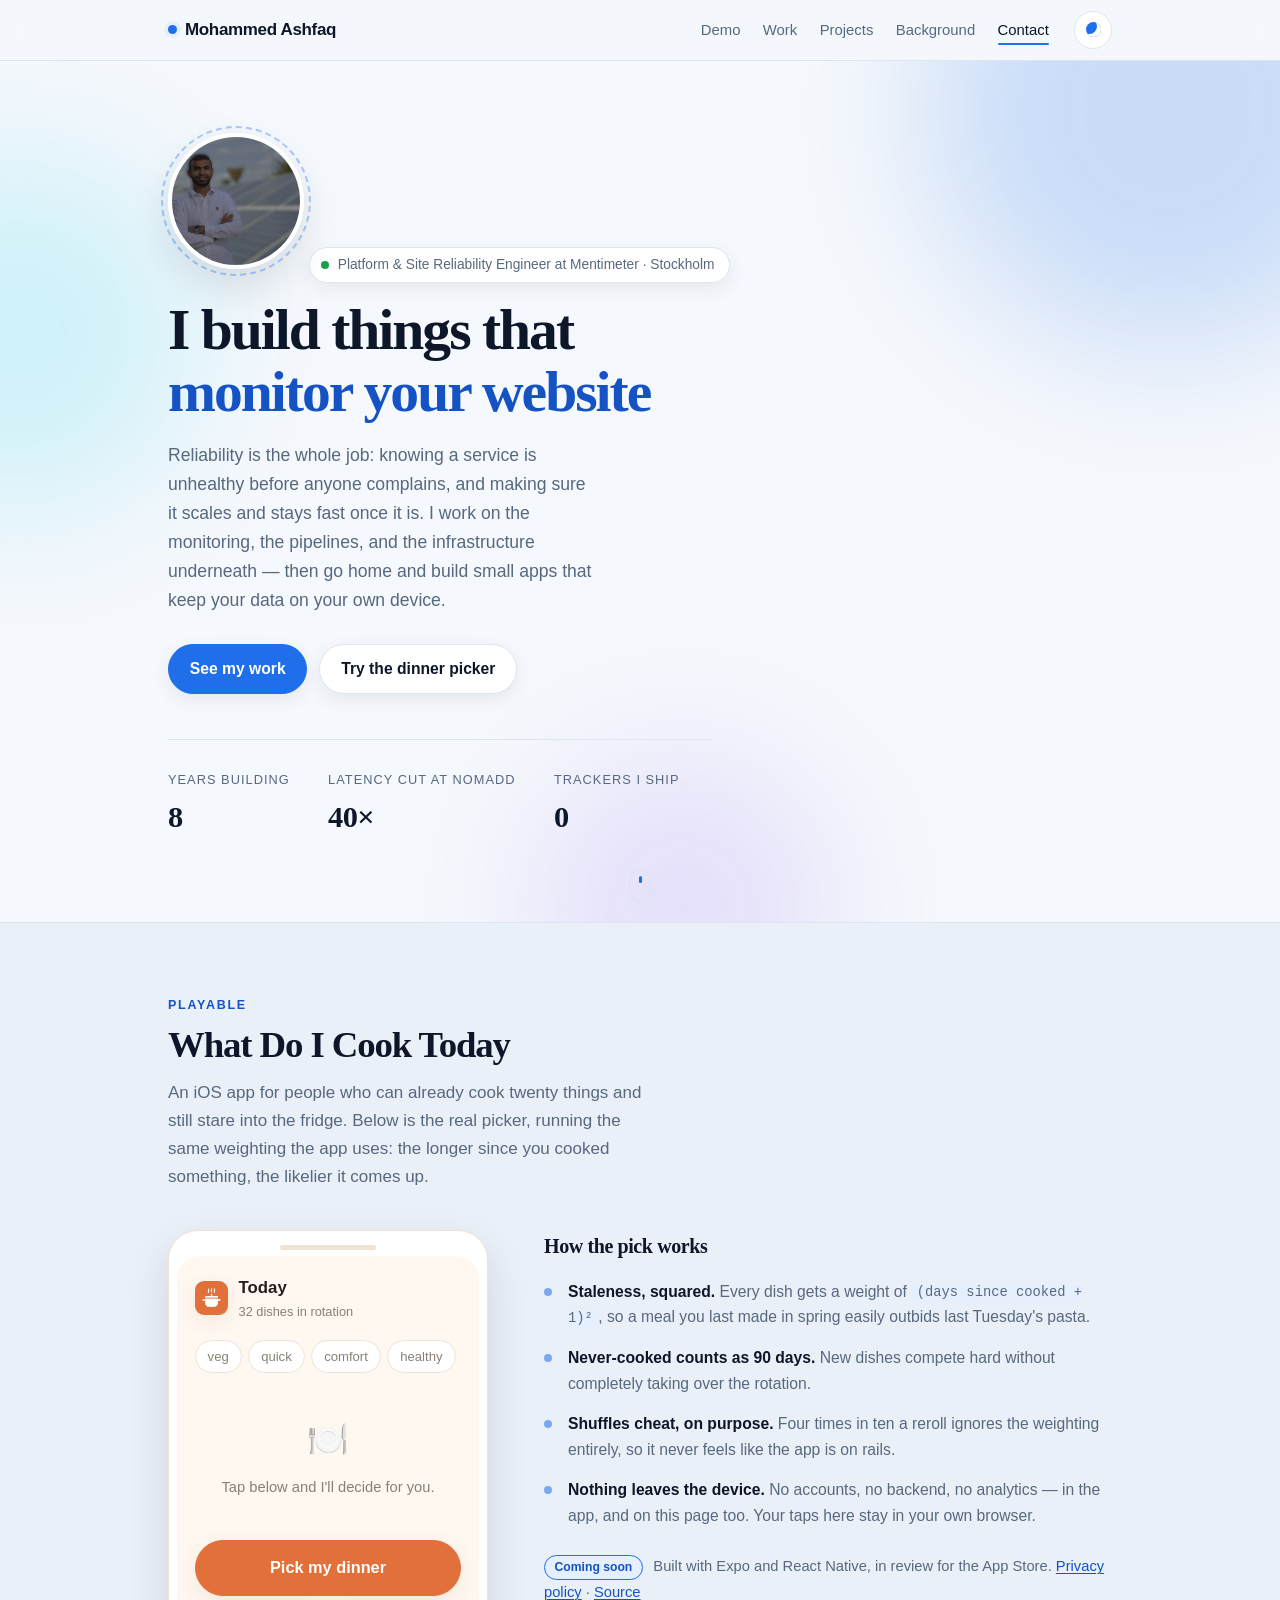
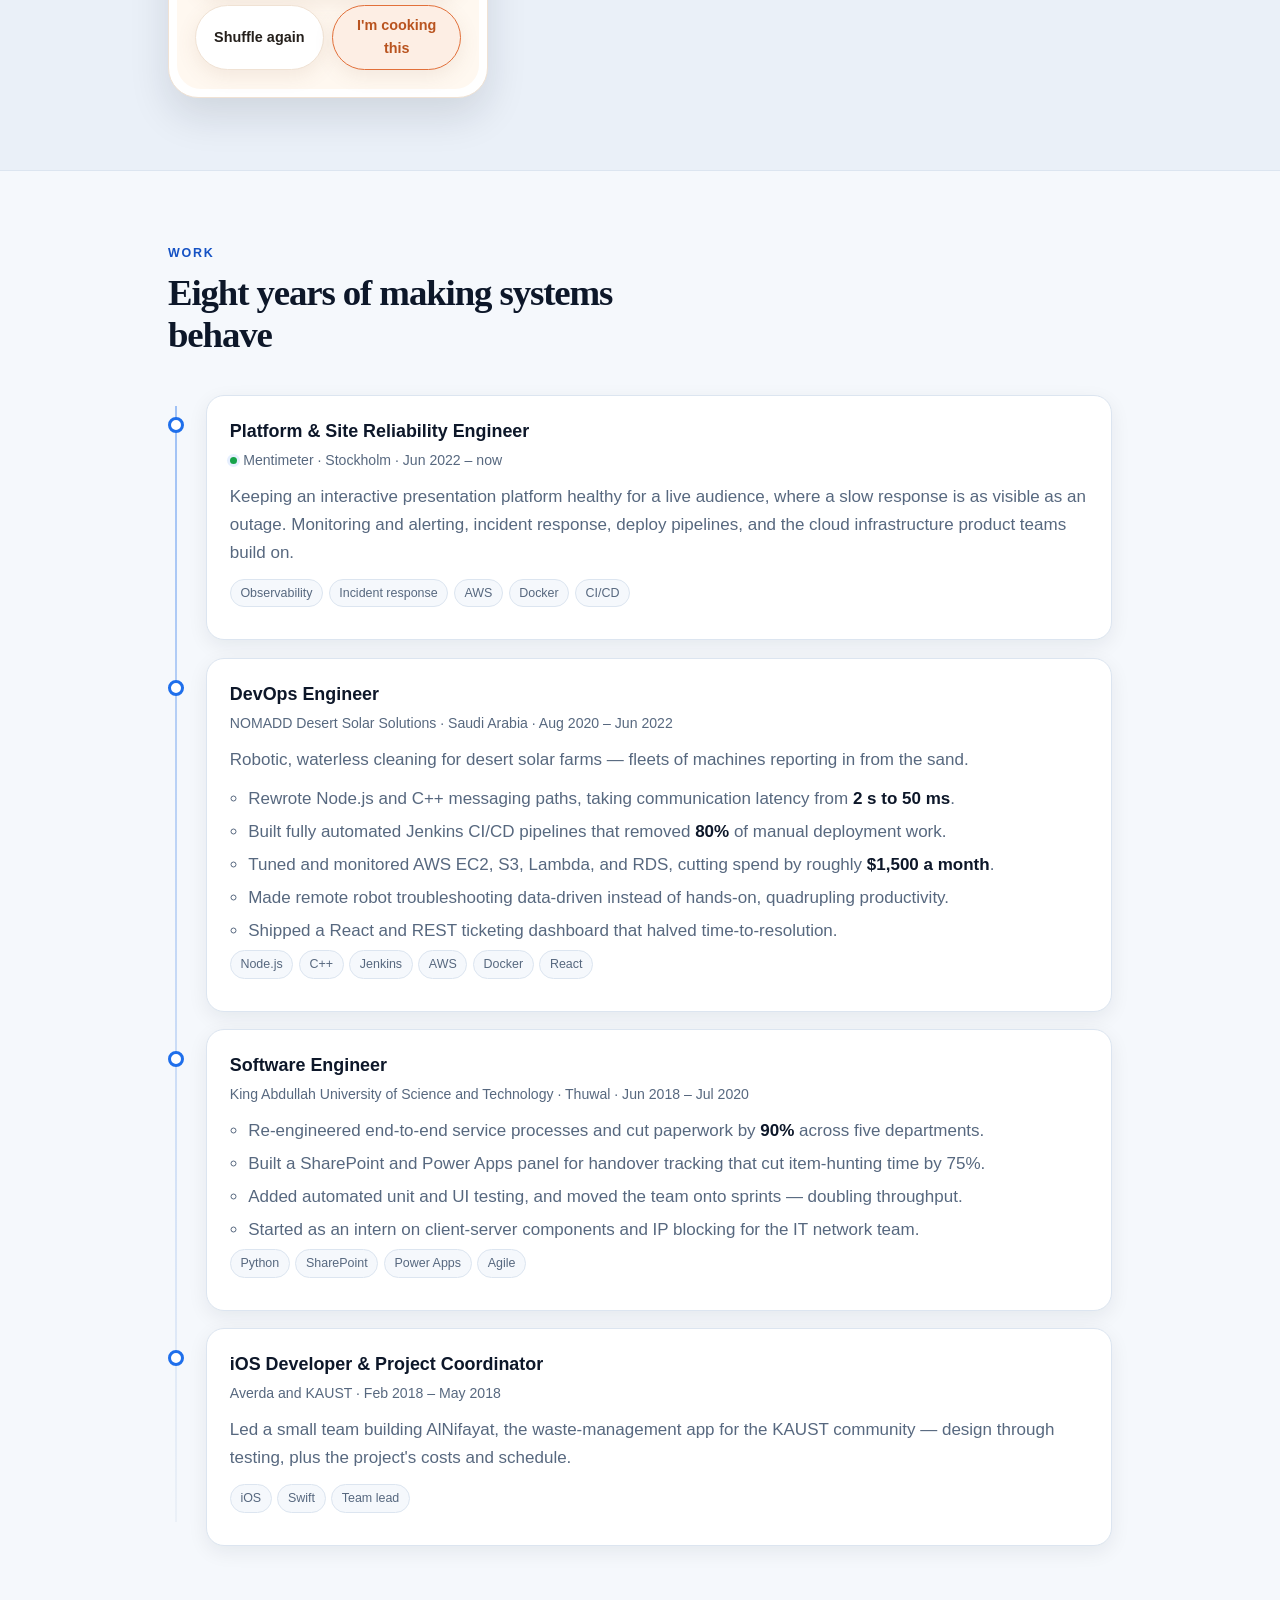
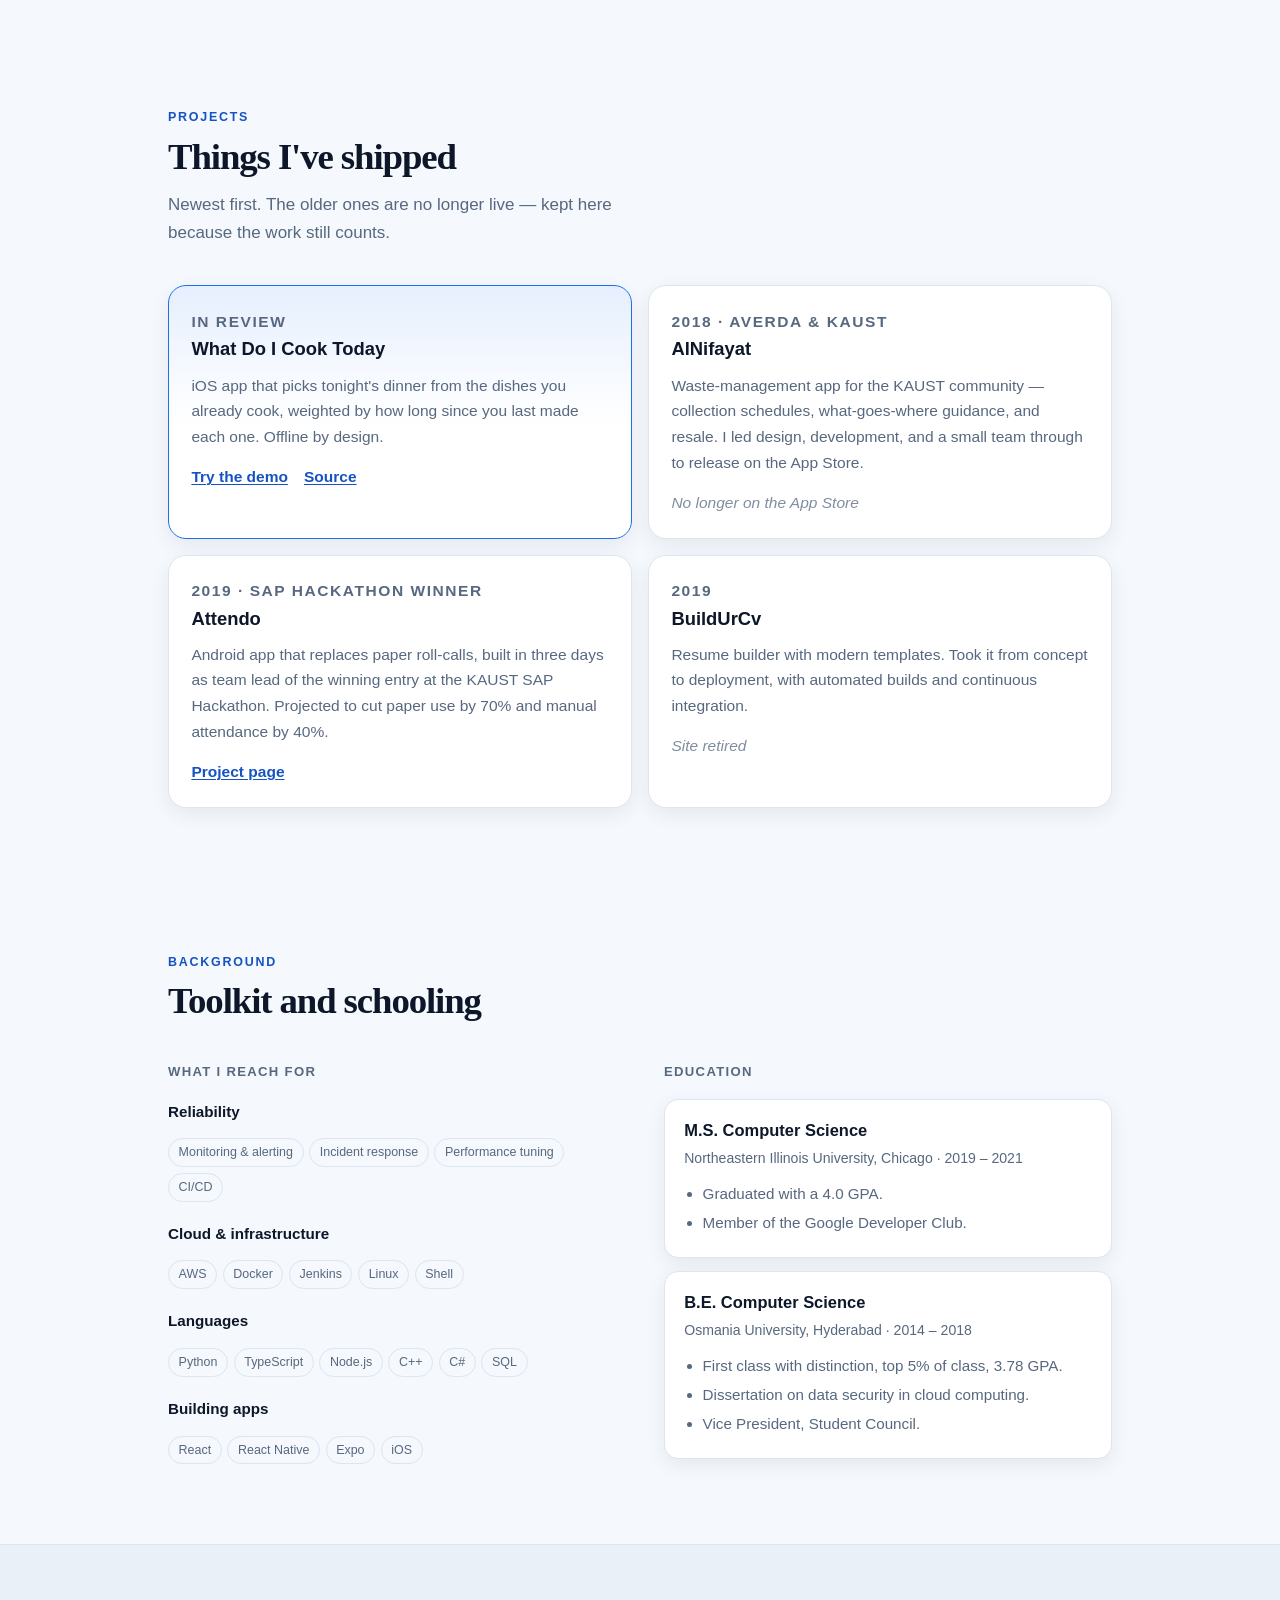
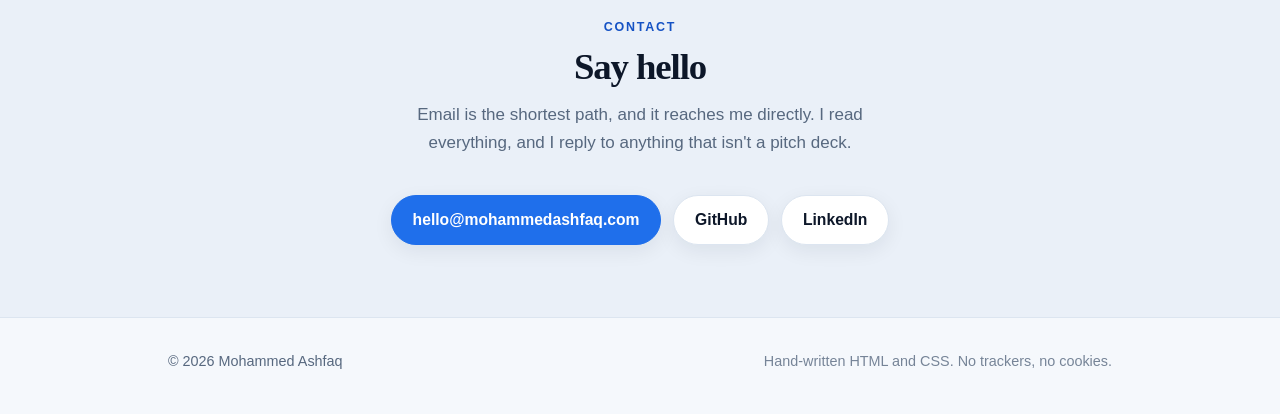
==== commit 8b51c807: "Recolour the site and correct the biography from LinkedIn Colour: the palette was lifted from the Wh" ====
--- a/index.html
+++ b/index.html
@@ -3,22 +3,22 @@
 <head>
 <meta charset="utf-8">
 <meta name="viewport" content="width=device-width, initial-scale=1">
-<title>Mohammed Ashfaq — Platform Engineer &amp; App Maker</title>
-<meta name="description" content="Mohammed Ashfaq is a platform engineer at Mentimeter who builds small, careful apps. Try the dinner picker from What Do I Cook Today.">
+<title>Mohammed Ashfaq — Platform &amp; Site Reliability Engineer</title>
+<meta name="description" content="Mohammed Ashfaq is a platform and site reliability engineer at Mentimeter in Stockholm. He builds systems that monitor, scale, and stay fast — and small apps on the side.">
 <link rel="canonical" href="https://mohammedashfaq.com/">
 
 <meta property="og:type" content="website">
 <meta property="og:url" content="https://mohammedashfaq.com/">
-<meta property="og:title" content="Mohammed Ashfaq — Platform Engineer &amp; App Maker">
-<meta property="og:description" content="Platform engineer by day, small-app maker by night. Try the dinner picker.">
+<meta property="og:title" content="Mohammed Ashfaq — Platform &amp; Site Reliability Engineer">
+<meta property="og:description" content="I build things that monitor your website, scale, and stay fast. Platform and SRE at Mentimeter, Stockholm.">
 <meta property="og:image" content="https://mohammedashfaq.com/assets/portrait.jpg">
 <meta name="twitter:card" content="summary">
 
 <link rel="icon" href="/assets/favicon.ico" sizes="any">
 <link rel="icon" type="image/png" sizes="32x32" href="/assets/favicon-32x32.png">
 <link rel="apple-touch-icon" href="/assets/apple-touch-icon.png">
-<meta name="theme-color" content="#FFF8F0" media="(prefers-color-scheme: light)">
-<meta name="theme-color" content="#17130F" media="(prefers-color-scheme: dark)">
+<meta name="theme-color" content="#F5F8FC" media="(prefers-color-scheme: light)">
+<meta name="theme-color" content="#0A0F1A" media="(prefers-color-scheme: dark)">
 
 <link rel="stylesheet" href="/style.css">
 <script>
@@ -36,9 +36,17 @@
   "url": "https://mohammedashfaq.com/",
   "email": "hello@mohammedashfaq.com",
   "image": "https://mohammedashfaq.com/assets/portrait.jpg",
-  "jobTitle": "Platform Engineer",
+  "jobTitle": "Platform & Site Reliability Engineer",
   "worksFor": { "@type": "Organization", "name": "Mentimeter" },
-  "sameAs": ["https://github.com/menti-ashfaq"]
+  "address": { "@type": "PostalAddress", "addressLocality": "Stockholm", "addressCountry": "SE" },
+  "alumniOf": [
+    { "@type": "CollegeOrUniversity", "name": "Northeastern Illinois University" },
+    { "@type": "CollegeOrUniversity", "name": "Osmania University" }
+  ],
+  "sameAs": [
+    "https://github.com/menti-ashfaq",
+    "https://www.linkedin.com/in/mohammed-ashfaq-irfan/"
+  ]
 }
 </script>
 </head>
@@ -90,31 +98,31 @@
 
       <p class="eyebrow reveal">
         <span class="pulse" aria-hidden="true"></span>
-        Platform Engineer at Mentimeter
+        Platform &amp; Site Reliability Engineer at Mentimeter · Stockholm
       </p>
 
       <h1 class="reveal">
         I build things that
         <span class="swap" id="swap" aria-live="polite">
-          <span class="swap-word is-on">stay out of the way</span>
+          <span class="swap-word is-on">monitor your website</span>
         </span>
       </h1>
 
       <p class="lead reveal">
-        Platform engineering by day — pipelines, containers, and the unglamorous
-        plumbing that makes shipping boring in the best way. By night I make small
-        apps that do one thing, keep your data on your own device, and never ask
-        you to sign up.
+        Reliability is the whole job: knowing a service is unhealthy before anyone
+        complains, and making sure it scales and stays fast once it is. I work on
+        the monitoring, the pipelines, and the infrastructure underneath — then go
+        home and build small apps that keep your data on your own device.
       </p>
 
       <div class="cta-row reveal">
-        <a class="btn btn-primary" href="#dinner">Try the dinner picker</a>
-        <a class="btn" href="#work">See my work</a>
+        <a class="btn btn-primary" href="#work">See my work</a>
+        <a class="btn" href="#dinner">Try the dinner picker</a>
       </div>
 
       <dl class="stats reveal">
-        <div><dt>Years shipping</dt><dd data-count="8">8</dd></div>
-        <div><dt>Apps in the oven</dt><dd data-count="1">1</dd></div>
+        <div><dt>Years building</dt><dd data-count="8">8</dd></div>
+        <div><dt>Latency cut at NOMADD</dt><dd data-count="40" data-suffix="×">40×</dd></div>
         <div><dt>Trackers I ship</dt><dd data-count="0">0</dd></div>
       </dl>
     </div>
@@ -228,15 +236,16 @@
         <div class="tl-marker" aria-hidden="true"></div>
         <article class="tl-card">
           <header class="tl-head">
-            <h3>Platform Engineer</h3>
-            <p class="when"><span class="now-dot" aria-hidden="true"></span>Mentimeter · 2022 – now</p>
+            <h3>Platform &amp; Site Reliability Engineer</h3>
+            <p class="when"><span class="now-dot" aria-hidden="true"></span>Mentimeter · Stockholm · Jun 2022 – now</p>
           </header>
           <p>
-            Platform and developer-experience work: build and deploy pipelines,
-            containerised services, and the infrastructure that lets product teams
-            ship without thinking about any of it.
+            Keeping an interactive presentation platform healthy for a live audience,
+            where a slow response is as visible as an outage. Monitoring and alerting,
+            incident response, deploy pipelines, and the cloud infrastructure product
+            teams build on.
           </p>
-          <p class="chips"><span>AWS</span><span>Docker</span><span>Terraform</span><span>CI/CD</span></p>
+          <p class="chips"><span>Observability</span><span>Incident response</span><span>AWS</span><span>Docker</span><span>CI/CD</span></p>
         </article>
       </li>
 
@@ -245,15 +254,17 @@
         <article class="tl-card">
           <header class="tl-head">
             <h3>DevOps Engineer</h3>
-            <p class="when">NOMADD · 2020 – 2022</p>
+            <p class="when">NOMADD Desert Solar Solutions · Saudi Arabia · Aug 2020 – Jun 2022</p>
           </header>
+          <p>Robotic, waterless cleaning for desert solar farms — fleets of machines reporting in from the sand.</p>
           <ul>
-            <li>Rewrote Node.js and C++ messaging paths and took communication latency from <strong>2 s to 50 ms</strong>.</li>
-            <li>Packaged the communication hub into Docker images and scripts, cutting setup from hours to minutes.</li>
-            <li>Led a React and REST dashboard for ticketing that halved time-to-resolution.</li>
-            <li>Designed and maintained the CI/CD pipelines.</li>
+            <li>Rewrote Node.js and C++ messaging paths, taking communication latency from <strong>2 s to 50 ms</strong>.</li>
+            <li>Built fully automated Jenkins CI/CD pipelines that removed <strong>80%</strong> of manual deployment work.</li>
+            <li>Tuned and monitored AWS EC2, S3, Lambda, and RDS, cutting spend by roughly <strong>$1,500 a month</strong>.</li>
+            <li>Made remote robot troubleshooting data-driven instead of hands-on, quadrupling productivity.</li>
+            <li>Shipped a React and REST ticketing dashboard that halved time-to-resolution.</li>
           </ul>
-          <p class="chips"><span>Node.js</span><span>C++</span><span>React</span><span>Docker</span></p>
+          <p class="chips"><span>Node.js</span><span>C++</span><span>Jenkins</span><span>AWS</span><span>Docker</span><span>React</span></p>
         </article>
       </li>
 
@@ -262,14 +273,31 @@
         <article class="tl-card">
           <header class="tl-head">
             <h3>Software Engineer</h3>
-            <p class="when">King Abdullah University of Science and Technology · 2018 – 2020</p>
+            <p class="when">King Abdullah University of Science and Technology · Thuwal · Jun 2018 – Jul 2020</p>
           </header>
           <ul>
             <li>Re-engineered end-to-end service processes and cut paperwork by <strong>90%</strong> across five departments.</li>
-            <li>Restructured Python services around clearer object models and faster execution.</li>
             <li>Built a SharePoint and Power Apps panel for handover tracking that cut item-hunting time by 75%.</li>
+            <li>Added automated unit and UI testing, and moved the team onto sprints — doubling throughput.</li>
+            <li>Started as an intern on client-server components and IP blocking for the IT network team.</li>
           </ul>
-          <p class="chips"><span>Python</span><span>MVC</span><span>SharePoint</span><span>Power BI</span></p>
+          <p class="chips"><span>Python</span><span>SharePoint</span><span>Power Apps</span><span>Agile</span></p>
+        </article>
+      </li>
+
+      <li class="tl-item reveal">
+        <div class="tl-marker" aria-hidden="true"></div>
+        <article class="tl-card">
+          <header class="tl-head">
+            <h3>iOS Developer &amp; Project Coordinator</h3>
+            <p class="when">Averda and KAUST · Feb 2018 – May 2018</p>
+          </header>
+          <p>
+            Led a small team building AlNifayat, the waste-management app for the
+            KAUST community — design through testing, plus the project's costs and
+            schedule.
+          </p>
+          <p class="chips"><span>iOS</span><span>Swift</span><span>Team lead</span></p>
         </article>
       </li>
     </ol>
@@ -298,14 +326,27 @@
       </article>
 
       <article class="card tilt reveal">
-        <p class="card-tag">2019</p>
+        <p class="card-tag">2018 · Averda &amp; KAUST</p>
         <h3>AlNifayat</h3>
         <p>
-          Waste-management app for the KAUST community — schedules, sorting
-          guidance, and resale. I led design, development, and a small team
-          through to release on the App Store.
+          Waste-management app for the KAUST community — collection schedules,
+          what-goes-where guidance, and resale. I led design, development, and a
+          small team through to release on the App Store.
         </p>
         <p class="card-links"><span class="dead">No longer on the App Store</span></p>
+      </article>
+
+      <article class="card tilt reveal">
+        <p class="card-tag">2019 · SAP Hackathon winner</p>
+        <h3>Attendo</h3>
+        <p>
+          Android app that replaces paper roll-calls, built in three days as team
+          lead of the winning entry at the KAUST SAP Hackathon. Projected to cut
+          paper use by 70% and manual attendance by 40%.
+        </p>
+        <p class="card-links">
+          <a href="https://www.facebook.com/appattendo/">Project page</a>
+        </p>
       </article>
 
       <article class="card tilt reveal">
@@ -317,18 +358,6 @@
         </p>
         <p class="card-links"><span class="dead">Site retired</span></p>
       </article>
-
-      <article class="card tilt reveal">
-        <p class="card-tag">2018</p>
-        <h3>Attendo</h3>
-        <p>
-          Smart attendance app built to retire paper roll-calls. Team lead on the
-          winning entry at the SAP Smart City Hackathon.
-        </p>
-        <p class="card-links">
-          <a href="https://www.facebook.com/appattendo/">Project page</a>
-        </p>
-      </article>
     </div>
   </section>
 
@@ -344,16 +373,20 @@
         <h3 class="sub">What I reach for</h3>
         <div class="skillset">
           <div>
-            <p class="skill-label">Platform</p>
-            <p class="chips"><span>AWS</span><span>Docker</span><span>Terraform</span><span>Ansible</span><span>Jenkins</span><span>Linux</span></p>
+            <p class="skill-label">Reliability</p>
+            <p class="chips"><span>Monitoring&nbsp;&amp;&nbsp;alerting</span><span>Incident response</span><span>Performance tuning</span><span>CI/CD</span></p>
+          </div>
+          <div>
+            <p class="skill-label">Cloud &amp; infrastructure</p>
+            <p class="chips"><span>AWS</span><span>Docker</span><span>Jenkins</span><span>Linux</span><span>Shell</span></p>
           </div>
           <div>
             <p class="skill-label">Languages</p>
-            <p class="chips"><span>Python</span><span>TypeScript</span><span>Java</span><span>C++</span><span>Bash</span><span>SQL</span></p>
+            <p class="chips"><span>Python</span><span>TypeScript</span><span>Node.js</span><span>C++</span><span>C#</span><span>SQL</span></p>
           </div>
           <div>
             <p class="skill-label">Building apps</p>
-            <p class="chips"><span>React</span><span>React&nbsp;Native</span><span>Expo</span><span>Node.js</span></p>
+            <p class="chips"><span>React</span><span>React&nbsp;Native</span><span>Expo</span><span>iOS</span></p>
           </div>
         </div>
       </div>
@@ -365,15 +398,16 @@
           <p class="when">Northeastern Illinois University, Chicago · 2019 – 2021</p>
           <ul>
             <li>Graduated with a 4.0 GPA.</li>
-            <li>Published <em>E-IoT — Emulator to Design and Test IoT Applications</em>.</li>
+            <li>Member of the Google Developer Club.</li>
           </ul>
         </article>
         <article class="edu">
-          <h4>B.E. Computer Science Engineering</h4>
-          <p class="when">2014 – 2018</p>
+          <h4>B.E. Computer Science</h4>
+          <p class="when">Osmania University, Hyderabad · 2014 – 2018</p>
           <ul>
-            <li>Distinction, top 5% of class, 3.78 GPA.</li>
+            <li>First class with distinction, top 5% of class, 3.78 GPA.</li>
             <li>Dissertation on data security in cloud computing.</li>
+            <li>Vice President, Student Council.</li>
           </ul>
         </article>
       </div>
@@ -395,6 +429,7 @@
       <div class="contact-actions reveal">
         <a class="btn btn-primary" href="mailto:hello@mohammedashfaq.com">hello@mohammedashfaq.com</a>
         <a class="btn" href="https://github.com/menti-ashfaq">GitHub</a>
+        <a class="btn" href="https://www.linkedin.com/in/mohammed-ashfaq-irfan/">LinkedIn</a>
       </div>
     </div>
   </section>
--- a/style.css
+++ b/style.css
@@ -1,22 +1,29 @@
 /* ============================================================
    Mohammed Ashfaq — mohammedashfaq.com
-   Plain CSS, no build step. Palette matches the What Do I Cook
-   Today app so the site and the app feel like one thing.
+   Plain CSS, no build step.
+
+   Palette: cool slate with a signal blue, picked to read like a
+   dashboard rather than a kitchen. The What Do I Cook Today app
+   has its own warm palette, which is kept only inside the phone
+   mockup (see `.phone` further down) so the app looks like itself
+   without colouring the whole site.
    ============================================================ */
 
 :root {
-  --bg: #FFF8F0;
-  --bg-alt: #FDF2E7;
+  --bg: #F5F8FC;
+  --bg-alt: #EAF0F8;
   --card: #FFFFFF;
-  --border: #F0E2D4;
-  --text: #241F1B;
-  --muted: #8A7F74;
-  --accent: #E2703A;
-  --accent-dark: #B9531F;
-  --accent-soft: #FDEEE4;
-  --shadow: 0 6px 20px rgba(138, 90, 56, 0.10);
-  --shadow-lg: 0 18px 40px rgba(138, 90, 56, 0.16);
-  --topbar: rgba(255, 248, 240, 0.82);
+  --border: #DCE5F0;
+  --text: #0D1729;
+  --muted: #57687F;
+  --accent: #1F6FEB;
+  --accent-dark: #1552C4;
+  --accent-soft: #E6EFFE;
+  --signal: #16A34A;
+  --signal-glow: rgba(22, 163, 74, 0.55);
+  --shadow: 0 6px 20px rgba(13, 23, 41, 0.07);
+  --shadow-lg: 0 18px 40px rgba(13, 23, 41, 0.12);
+  --topbar: rgba(245, 248, 252, 0.82);
   --serif: Georgia, "Iowan Old Style", Palatino, "Times New Roman", serif;
   --sans: -apple-system, BlinkMacSystemFont, "Segoe UI", Roboto, Helvetica, Arial, sans-serif;
   --mono: ui-monospace, SFMono-Regular, Menlo, Consolas, monospace;
@@ -26,34 +33,38 @@
 
 @media (prefers-color-scheme: dark) {
   :root:not([data-theme="light"]) {
-    --bg: #17130F;
-    --bg-alt: #1C1712;
-    --card: #211B16;
-    --border: #362B22;
-    --text: #F5EDE5;
-    --muted: #A99C8E;
-    --accent: #F0854F;
-    --accent-dark: #F5A277;
-    --accent-soft: #2E2018;
-    --shadow: 0 6px 20px rgba(0, 0, 0, 0.4);
-    --shadow-lg: 0 18px 40px rgba(0, 0, 0, 0.5);
-    --topbar: rgba(23, 19, 15, 0.85);
+    --bg: #0A0F1A;
+    --bg-alt: #0E1523;
+    --card: #141C2C;
+    --border: #253149;
+    --text: #E9EEF8;
+    --muted: #93A2BA;
+    --accent: #4D8DFF;
+    --accent-dark: #8AB4FF;
+    --accent-soft: #14233E;
+    --signal: #34D399;
+    --signal-glow: rgba(52, 211, 153, 0.5);
+    --shadow: 0 6px 20px rgba(0, 0, 0, 0.45);
+    --shadow-lg: 0 18px 40px rgba(0, 0, 0, 0.55);
+    --topbar: rgba(10, 15, 26, 0.85);
   }
 }
 
 :root[data-theme="dark"] {
-  --bg: #17130F;
-  --bg-alt: #1C1712;
-  --card: #211B16;
-  --border: #362B22;
-  --text: #F5EDE5;
-  --muted: #A99C8E;
-  --accent: #F0854F;
-  --accent-dark: #F5A277;
-  --accent-soft: #2E2018;
-  --shadow: 0 6px 20px rgba(0, 0, 0, 0.4);
-  --shadow-lg: 0 18px 40px rgba(0, 0, 0, 0.5);
-  --topbar: rgba(23, 19, 15, 0.85);
+  --bg: #0A0F1A;
+  --bg-alt: #0E1523;
+  --card: #141C2C;
+  --border: #253149;
+  --text: #E9EEF8;
+  --muted: #93A2BA;
+  --accent: #4D8DFF;
+  --accent-dark: #8AB4FF;
+  --accent-soft: #14233E;
+  --signal: #34D399;
+  --signal-glow: rgba(52, 211, 153, 0.5);
+  --shadow: 0 6px 20px rgba(0, 0, 0, 0.45);
+  --shadow-lg: 0 18px 40px rgba(0, 0, 0, 0.55);
+  --topbar: rgba(10, 15, 26, 0.85);
 }
 
 /* ---------------------------- base ---------------------------- */
@@ -248,21 +259,21 @@
   width: 30rem; height: 30rem;
   background: var(--accent);
   top: -12rem; right: -8rem;
-  opacity: 0.22;
+  opacity: 0.2;
   animation: drift 22s ease-in-out infinite;
 }
 .blob.b2 {
   width: 22rem; height: 22rem;
-  background: #F2B872;
+  background: #22D3EE;
   top: 6rem; left: -10rem;
-  opacity: 0.25;
+  opacity: 0.18;
   animation: drift 28s ease-in-out infinite reverse;
 }
 .blob.b3 {
   width: 18rem; height: 18rem;
-  background: #7FB7A6;
+  background: #8B5CF6;
   bottom: -8rem; left: 42%;
-  opacity: 0.18;
+  opacity: 0.16;
   animation: drift 34s ease-in-out infinite;
 }
 
@@ -324,14 +335,14 @@
   width: 8px;
   height: 8px;
   border-radius: 50%;
-  background: #4CAF7D;
-  box-shadow: 0 0 0 0 rgba(76, 175, 125, 0.6);
+  background: var(--signal);
+  box-shadow: 0 0 0 0 var(--signal-glow);
   animation: pulse 2.4s ease-out infinite;
   flex: none;
 }
 @keyframes pulse {
-  70%  { box-shadow: 0 0 0 9px rgba(76, 175, 125, 0); }
-  100% { box-shadow: 0 0 0 0 rgba(76, 175, 125, 0); }
+  70%  { box-shadow: 0 0 0 9px transparent; }
+  100% { box-shadow: 0 0 0 0 transparent; }
 }
 
 h1 {
@@ -493,13 +504,29 @@
   .demo { grid-template-columns: 20rem 1fr; gap: 3.5rem; }
 }
 
+/* The mockup keeps the app's own warm palette, and stays light in
+   both site themes because the app itself ships light-only
+   (`userInterfaceStyle: "light"`). Everything inside reads these
+   variables, so nothing below needs its own colours. */
 .phone {
+  --bg: #FFF8F0;
+  --bg-alt: #FDF2E7;
+  --card: #FFFFFF;
+  --border: #F0E2D4;
+  --text: #241F1B;
+  --muted: #8A7F74;
+  --accent: #E2703A;
+  --accent-dark: #B9531F;
+  --accent-soft: #FDEEE4;
+  --shadow: 0 6px 20px rgba(138, 90, 56, 0.10);
+
   background: var(--card);
   border: 1px solid var(--border);
   border-radius: 30px;
   padding: 0.5rem;
   box-shadow: var(--shadow-lg);
   max-width: 20rem;
+  color: var(--text);
 }
 
 .phone-top { display: grid; place-items: center; height: 1.1rem; }
@@ -700,7 +727,8 @@
 .now-dot {
   width: 7px; height: 7px;
   border-radius: 50%;
-  background: #4CAF7D;
+  background: var(--signal);
+  box-shadow: 0 0 0 3px var(--accent-soft);
   flex: none;
 }
 
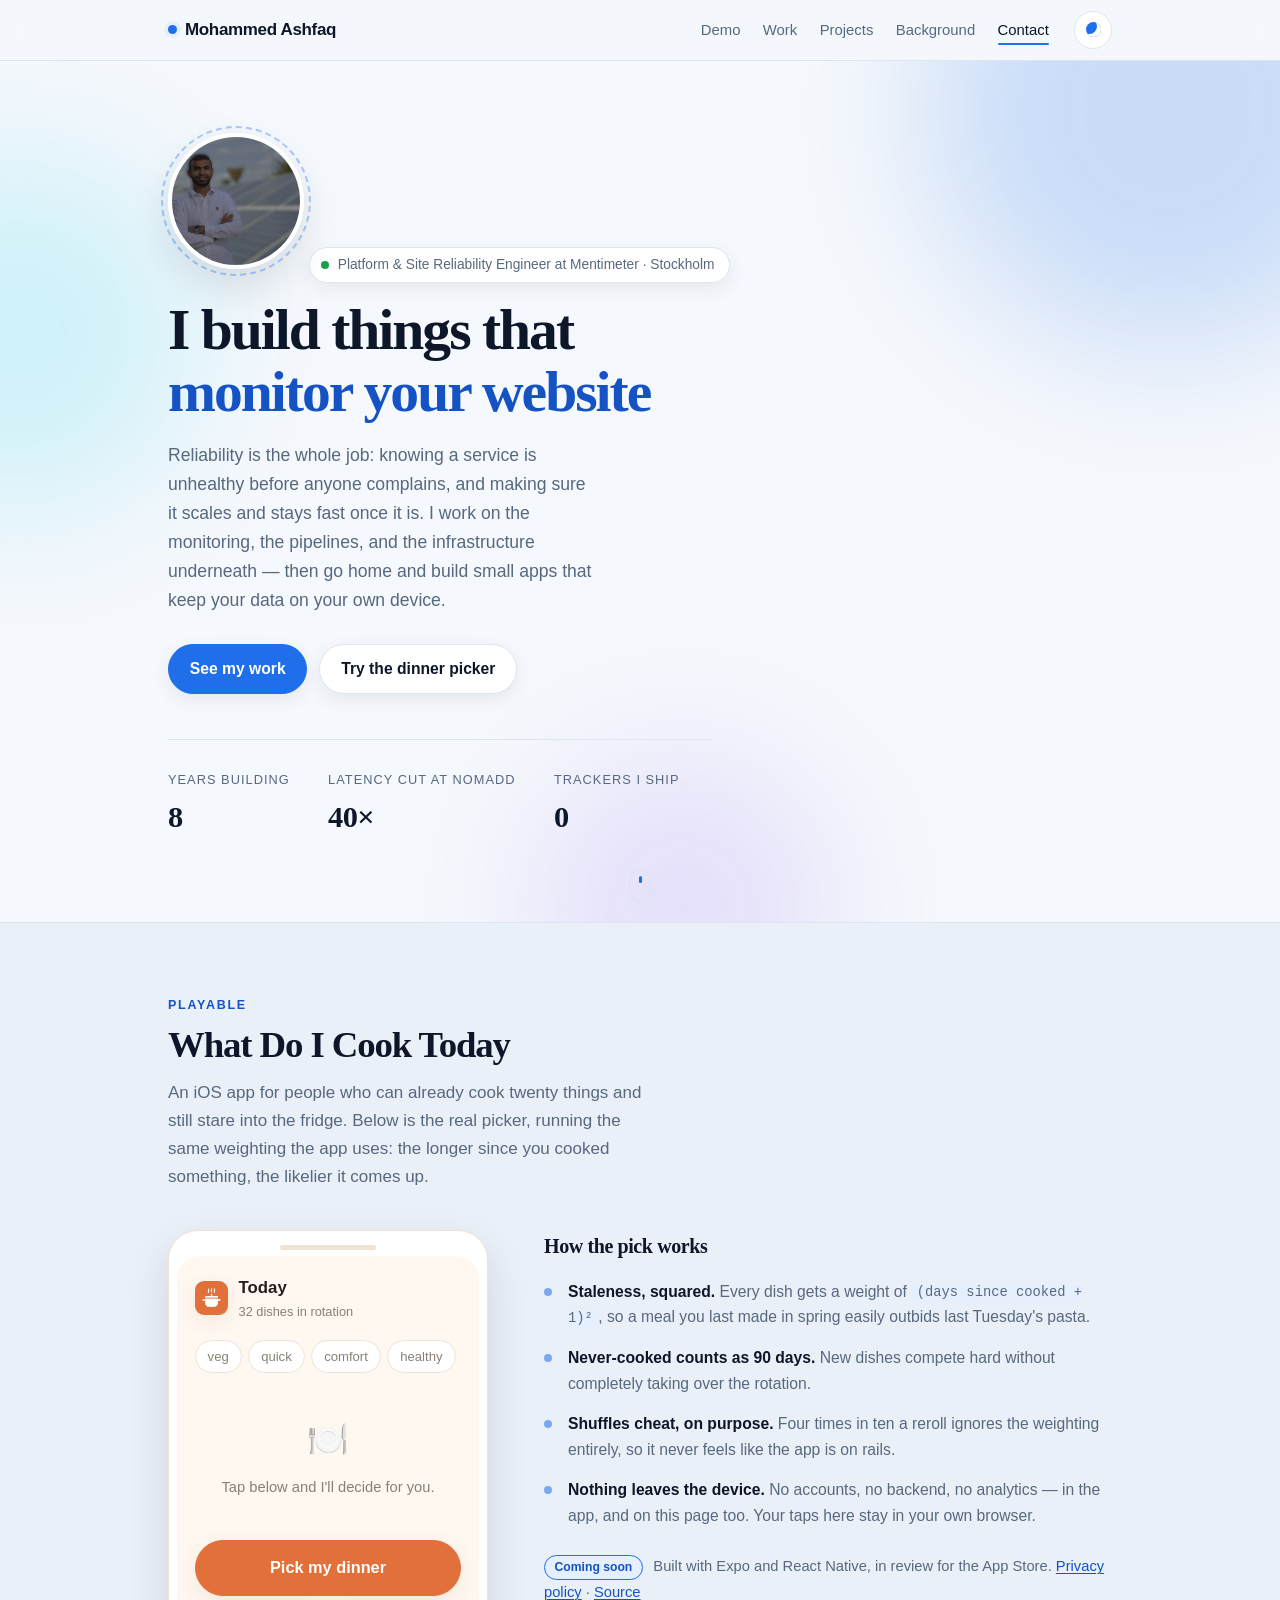
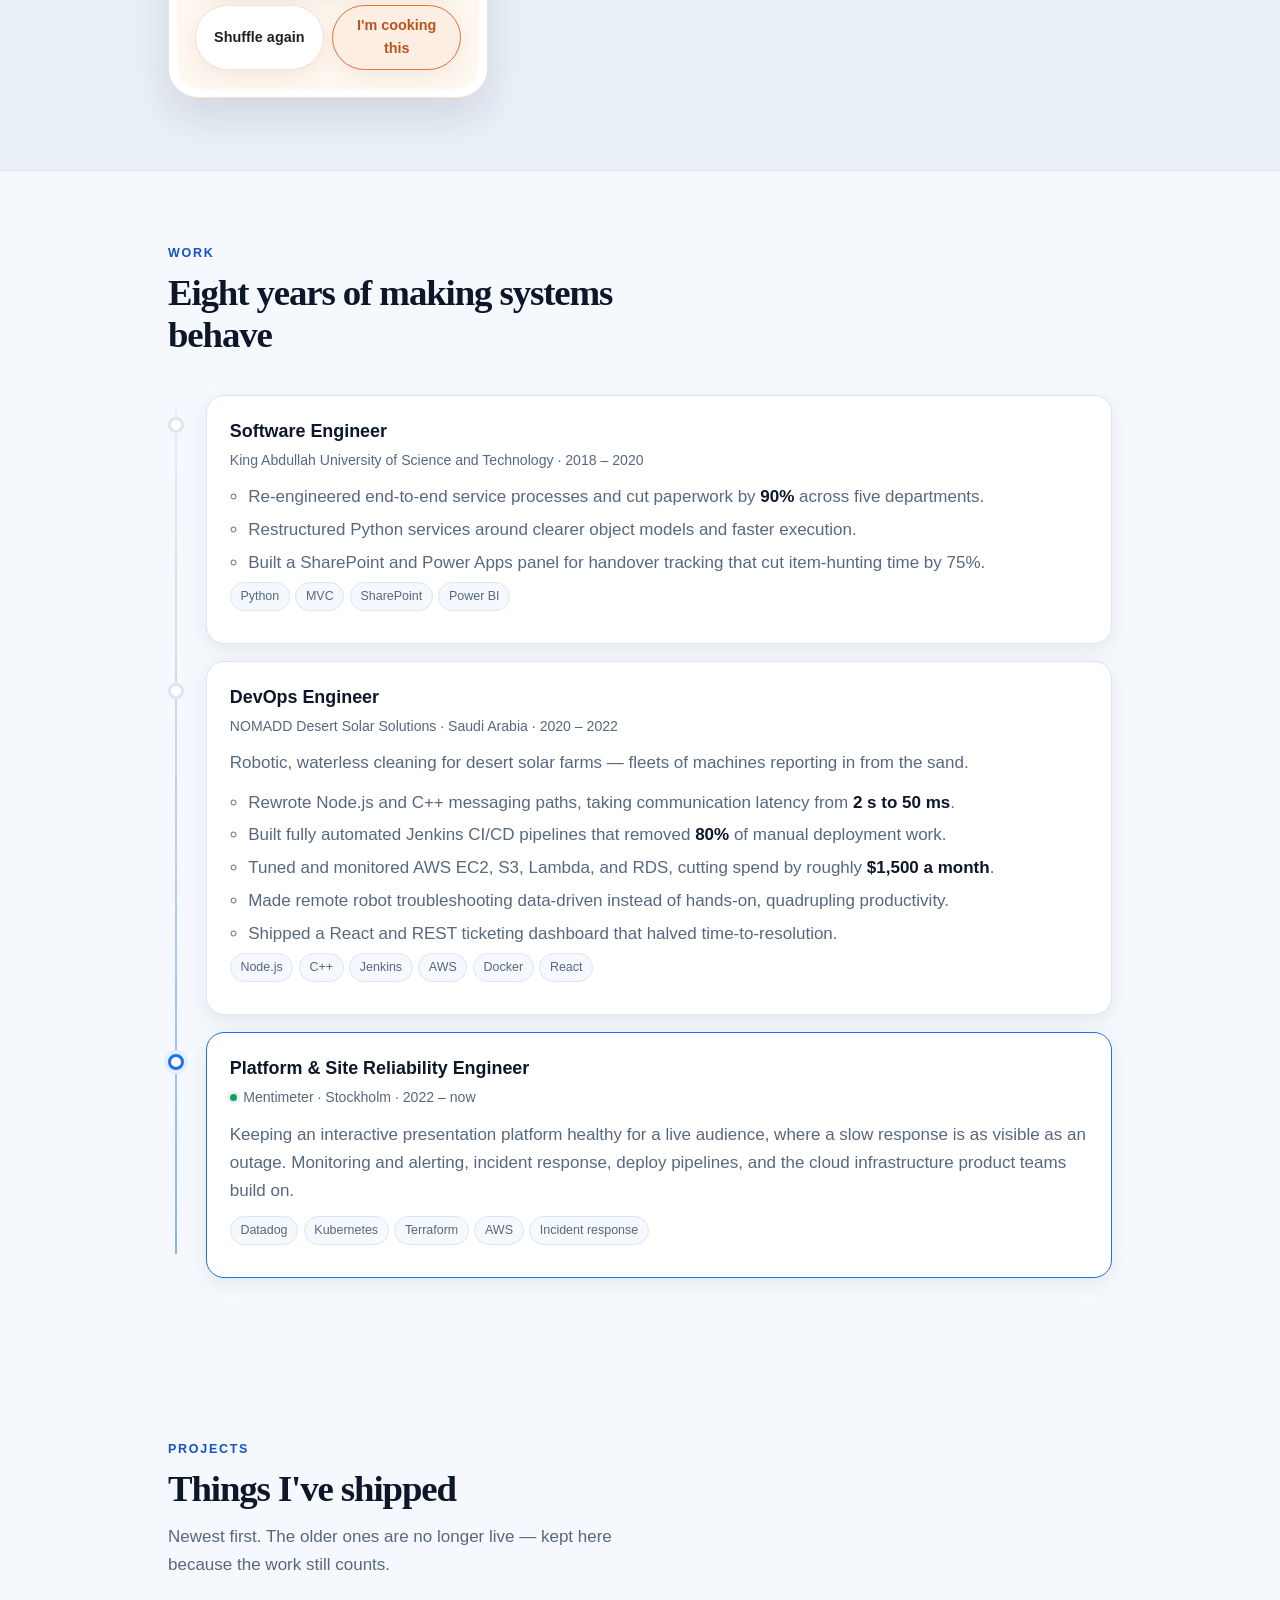
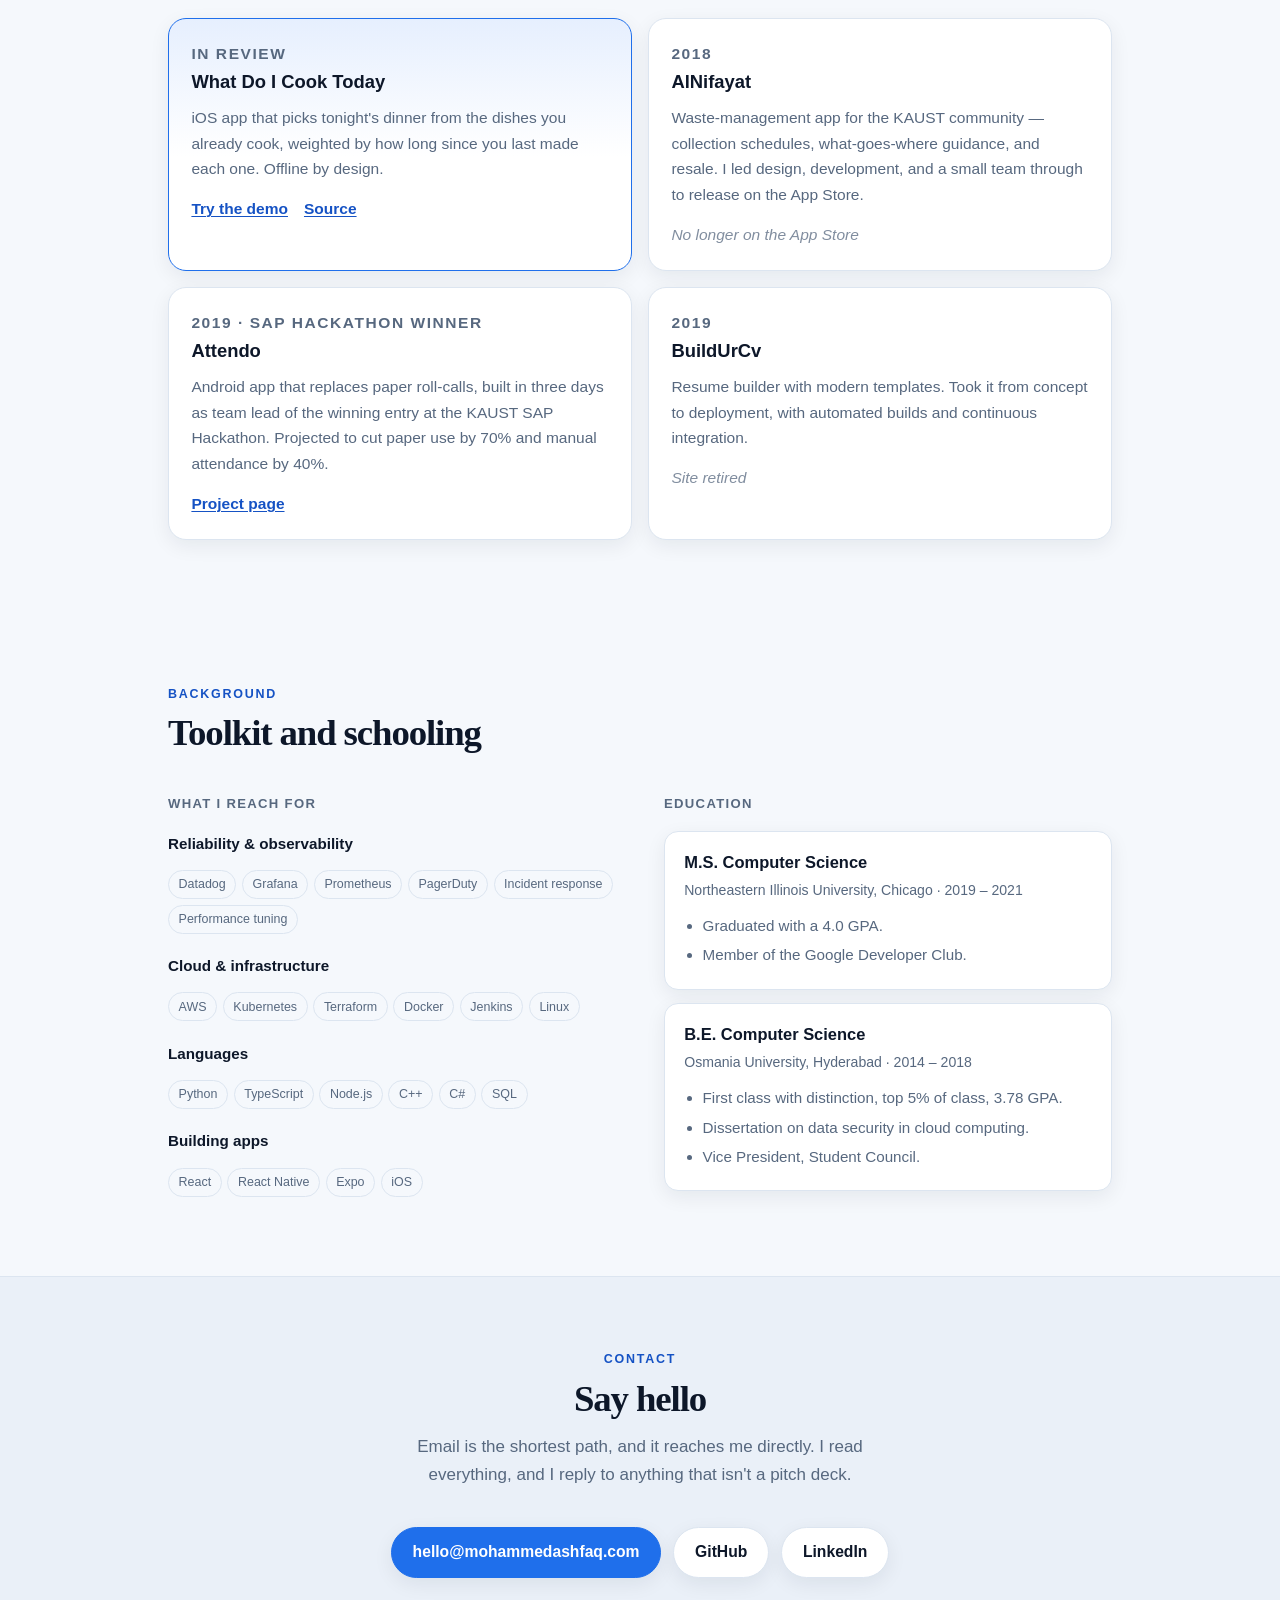
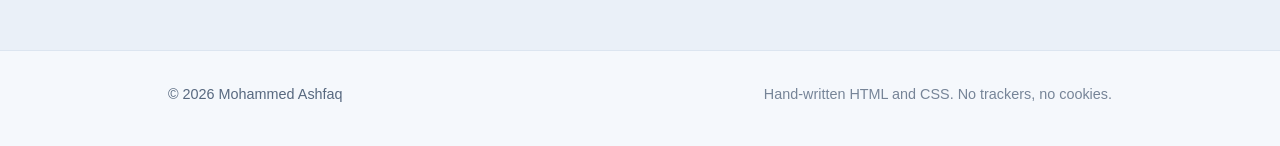
==== commit d42c1b28: "Order the timeline oldest first and default to light - Work now reads KAUST, then NOMADD, then Menti" ====
--- a/index.html
+++ b/index.html
@@ -17,8 +17,7 @@
 <link rel="icon" href="/assets/favicon.ico" sizes="any">
 <link rel="icon" type="image/png" sizes="32x32" href="/assets/favicon-32x32.png">
 <link rel="apple-touch-icon" href="/assets/apple-touch-icon.png">
-<meta name="theme-color" content="#F5F8FC" media="(prefers-color-scheme: light)">
-<meta name="theme-color" content="#0A0F1A" media="(prefers-color-scheme: dark)">
+<meta name="theme-color" content="#F5F8FC" id="theme-color">
 
 <link rel="stylesheet" href="/style.css">
 <script>
@@ -236,16 +235,15 @@
         <div class="tl-marker" aria-hidden="true"></div>
         <article class="tl-card">
           <header class="tl-head">
-            <h3>Platform &amp; Site Reliability Engineer</h3>
-            <p class="when"><span class="now-dot" aria-hidden="true"></span>Mentimeter · Stockholm · Jun 2022 – now</p>
+            <h3>Software Engineer</h3>
+            <p class="when">King Abdullah University of Science and Technology · 2018 – 2020</p>
           </header>
-          <p>
-            Keeping an interactive presentation platform healthy for a live audience,
-            where a slow response is as visible as an outage. Monitoring and alerting,
-            incident response, deploy pipelines, and the cloud infrastructure product
-            teams build on.
-          </p>
-          <p class="chips"><span>Observability</span><span>Incident response</span><span>AWS</span><span>Docker</span><span>CI/CD</span></p>
+          <ul>
+            <li>Re-engineered end-to-end service processes and cut paperwork by <strong>90%</strong> across five departments.</li>
+            <li>Restructured Python services around clearer object models and faster execution.</li>
+            <li>Built a SharePoint and Power Apps panel for handover tracking that cut item-hunting time by 75%.</li>
+          </ul>
+          <p class="chips"><span>Python</span><span>MVC</span><span>SharePoint</span><span>Power BI</span></p>
         </article>
       </li>
 
@@ -254,7 +252,7 @@
         <article class="tl-card">
           <header class="tl-head">
             <h3>DevOps Engineer</h3>
-            <p class="when">NOMADD Desert Solar Solutions · Saudi Arabia · Aug 2020 – Jun 2022</p>
+            <p class="when">NOMADD Desert Solar Solutions · Saudi Arabia · 2020 – 2022</p>
           </header>
           <p>Robotic, waterless cleaning for desert solar farms — fleets of machines reporting in from the sand.</p>
           <ul>
@@ -269,35 +267,19 @@
       </li>
 
       <li class="tl-item reveal">
-        <div class="tl-marker" aria-hidden="true"></div>
-        <article class="tl-card">
+        <div class="tl-marker is-now" aria-hidden="true"></div>
+        <article class="tl-card is-now">
           <header class="tl-head">
-            <h3>Software Engineer</h3>
-            <p class="when">King Abdullah University of Science and Technology · Thuwal · Jun 2018 – Jul 2020</p>
-          </header>
-          <ul>
-            <li>Re-engineered end-to-end service processes and cut paperwork by <strong>90%</strong> across five departments.</li>
-            <li>Built a SharePoint and Power Apps panel for handover tracking that cut item-hunting time by 75%.</li>
-            <li>Added automated unit and UI testing, and moved the team onto sprints — doubling throughput.</li>
-            <li>Started as an intern on client-server components and IP blocking for the IT network team.</li>
-          </ul>
-          <p class="chips"><span>Python</span><span>SharePoint</span><span>Power Apps</span><span>Agile</span></p>
-        </article>
-      </li>
-
-      <li class="tl-item reveal">
-        <div class="tl-marker" aria-hidden="true"></div>
-        <article class="tl-card">
-          <header class="tl-head">
-            <h3>iOS Developer &amp; Project Coordinator</h3>
-            <p class="when">Averda and KAUST · Feb 2018 – May 2018</p>
+            <h3>Platform &amp; Site Reliability Engineer</h3>
+            <p class="when"><span class="now-dot" aria-hidden="true"></span>Mentimeter · Stockholm · 2022 – now</p>
           </header>
           <p>
-            Led a small team building AlNifayat, the waste-management app for the
-            KAUST community — design through testing, plus the project's costs and
-            schedule.
+            Keeping an interactive presentation platform healthy for a live audience,
+            where a slow response is as visible as an outage. Monitoring and alerting,
+            incident response, deploy pipelines, and the cloud infrastructure product
+            teams build on.
           </p>
-          <p class="chips"><span>iOS</span><span>Swift</span><span>Team lead</span></p>
+          <p class="chips"><span>Datadog</span><span>Kubernetes</span><span>Terraform</span><span>AWS</span><span>Incident response</span></p>
         </article>
       </li>
     </ol>
@@ -326,7 +308,7 @@
       </article>
 
       <article class="card tilt reveal">
-        <p class="card-tag">2018 · Averda &amp; KAUST</p>
+        <p class="card-tag">2018</p>
         <h3>AlNifayat</h3>
         <p>
           Waste-management app for the KAUST community — collection schedules,
@@ -373,12 +355,12 @@
         <h3 class="sub">What I reach for</h3>
         <div class="skillset">
           <div>
-            <p class="skill-label">Reliability</p>
-            <p class="chips"><span>Monitoring&nbsp;&amp;&nbsp;alerting</span><span>Incident response</span><span>Performance tuning</span><span>CI/CD</span></p>
+            <p class="skill-label">Reliability &amp; observability</p>
+            <p class="chips"><span>Datadog</span><span>Grafana</span><span>Prometheus</span><span>PagerDuty</span><span>Incident response</span><span>Performance tuning</span></p>
           </div>
           <div>
             <p class="skill-label">Cloud &amp; infrastructure</p>
-            <p class="chips"><span>AWS</span><span>Docker</span><span>Jenkins</span><span>Linux</span><span>Shell</span></p>
+            <p class="chips"><span>AWS</span><span>Kubernetes</span><span>Terraform</span><span>Docker</span><span>Jenkins</span><span>Linux</span></p>
           </div>
           <div>
             <p class="skill-label">Languages</p>
--- a/style.css
+++ b/style.css
@@ -31,25 +31,9 @@
   --ring: 0 0 0 3px var(--accent-soft), 0 0 0 4px var(--accent);
 }
 
-@media (prefers-color-scheme: dark) {
-  :root:not([data-theme="light"]) {
-    --bg: #0A0F1A;
-    --bg-alt: #0E1523;
-    --card: #141C2C;
-    --border: #253149;
-    --text: #E9EEF8;
-    --muted: #93A2BA;
-    --accent: #4D8DFF;
-    --accent-dark: #8AB4FF;
-    --accent-soft: #14233E;
-    --signal: #34D399;
-    --signal-glow: rgba(52, 211, 153, 0.5);
-    --shadow: 0 6px 20px rgba(0, 0, 0, 0.45);
-    --shadow-lg: 0 18px 40px rgba(0, 0, 0, 0.55);
-    --topbar: rgba(10, 15, 26, 0.85);
-  }
-}
-
+/* Light is the default in every case, including for visitors whose system
+   is set to dark. Dark is opt-in through the toggle, which sets
+   `data-theme="dark"` and remembers it. */
 :root[data-theme="dark"] {
   --bg: #0A0F1A;
   --bg-alt: #0E1523;
@@ -215,8 +199,7 @@
   box-shadow: inset -4px -3px 0 0 var(--card);
   transition: box-shadow 0.3s ease, transform 0.4s ease;
 }
-:root[data-theme="dark"] .theme-icon,
-:root[data-theme="light"] .theme-icon { transform: rotate(180deg); }
+:root[data-theme="dark"] .theme-icon { transform: rotate(180deg); }
 
 .nav-btn { display: none; }
 
@@ -685,6 +668,8 @@
 
 .timeline { list-style: none; margin: 0; padding: 0; position: relative; }
 
+/* Oldest role first, so the line brightens as it runs down towards the
+   current one. */
 .timeline::before {
   content: "";
   position: absolute;
@@ -692,8 +677,8 @@
   top: 0.7rem;
   bottom: 1.5rem;
   width: 2px;
-  background: linear-gradient(var(--accent), var(--border));
-  opacity: 0.4;
+  background: linear-gradient(var(--border), var(--accent));
+  opacity: 0.5;
 }
 
 .tl-item { position: relative; padding-left: 2.4rem; margin-bottom: 1.1rem; }
@@ -706,8 +691,15 @@
   height: 16px;
   border-radius: 50%;
   background: var(--card);
-  border: 3px solid var(--accent);
-}
+  border: 3px solid var(--border);
+}
+
+.tl-marker.is-now {
+  border-color: var(--accent);
+  box-shadow: 0 0 0 4px var(--accent-soft);
+}
+
+.tl-card.is-now { border-color: var(--accent); }
 
 .tl-card {
   background: var(--card);
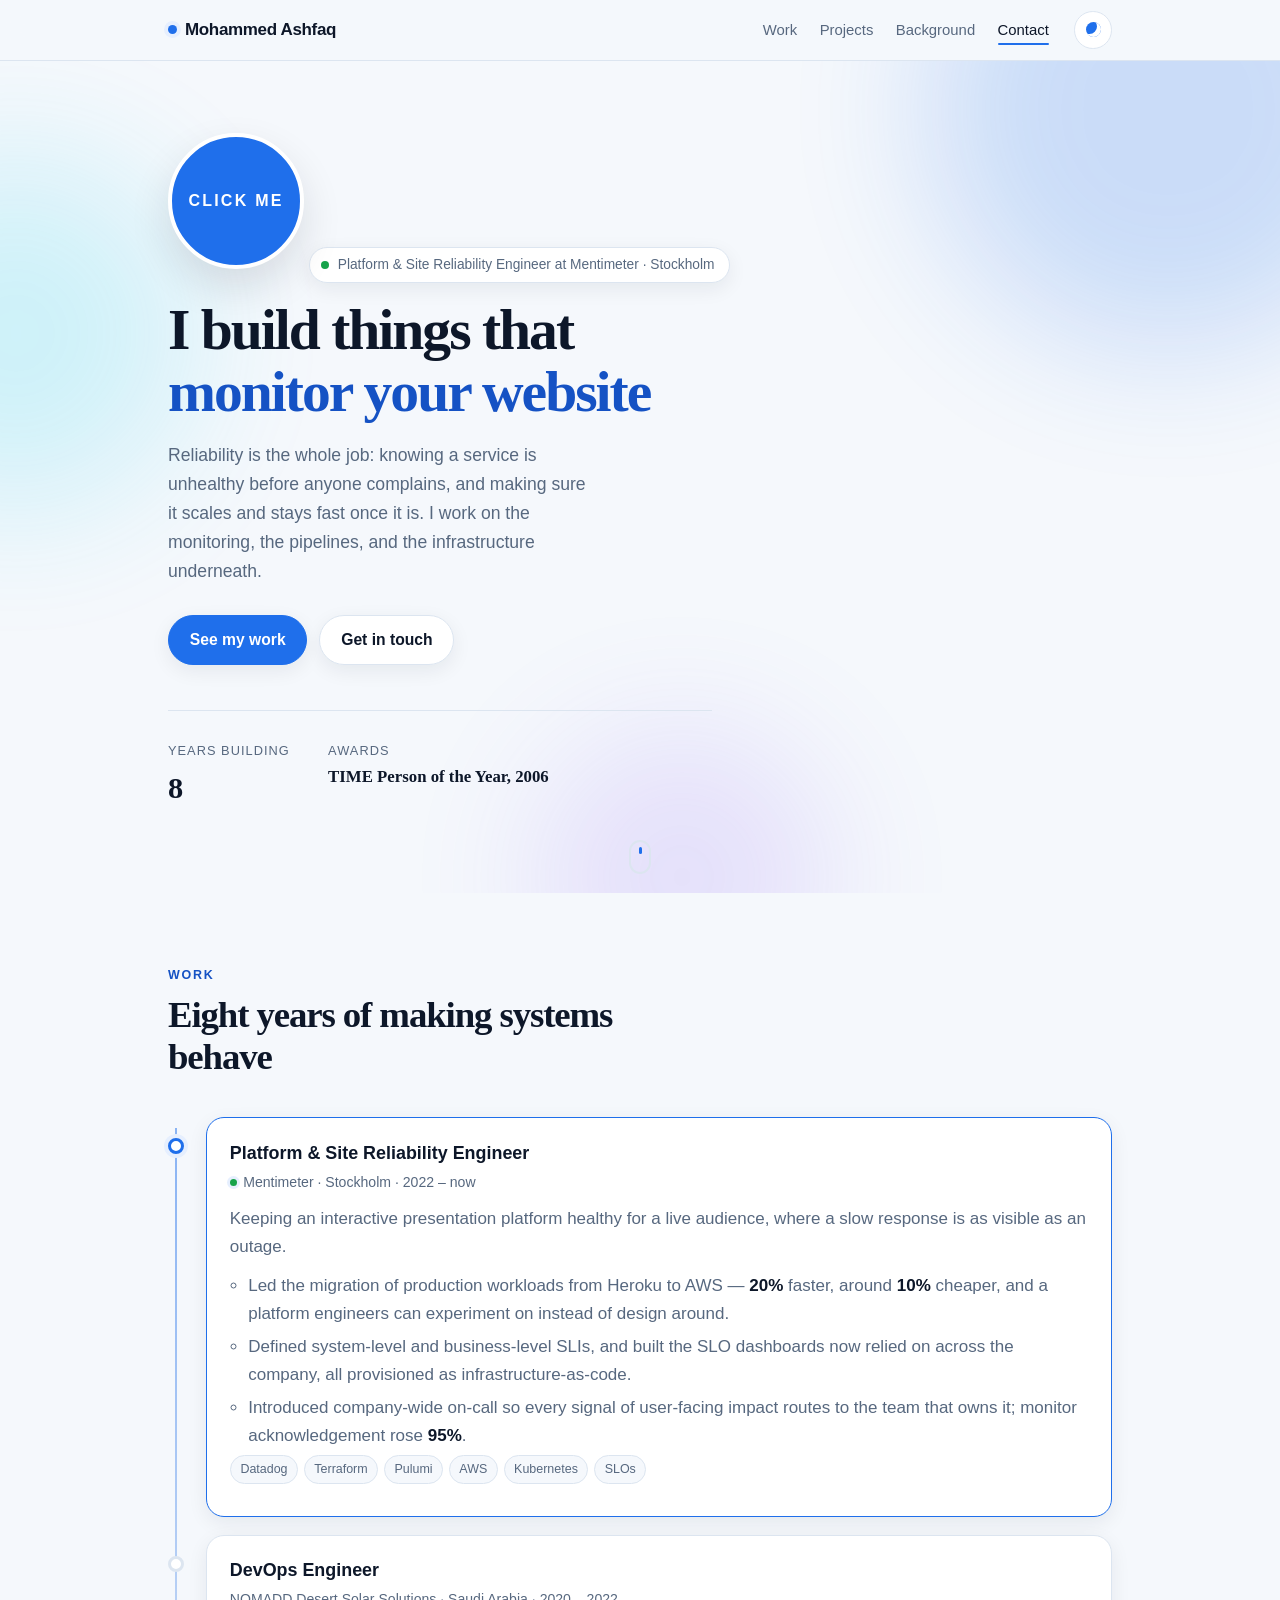
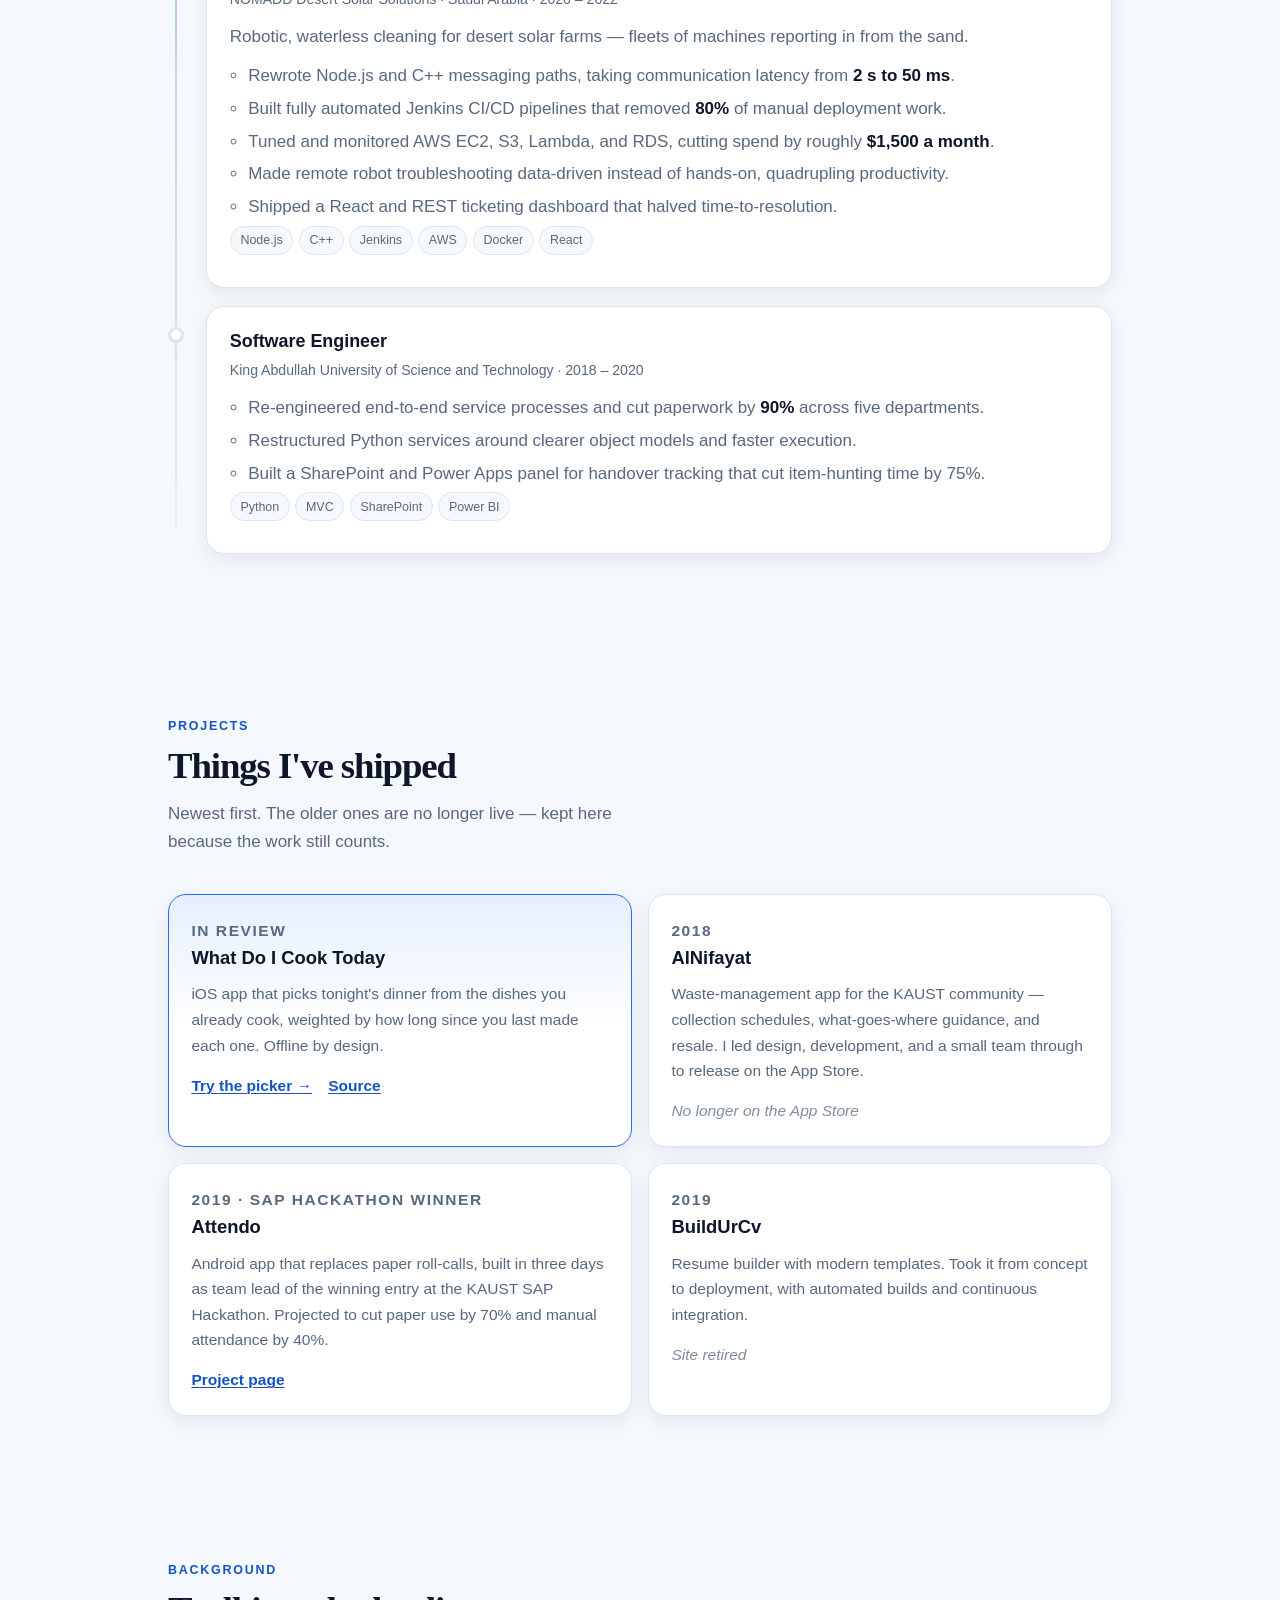
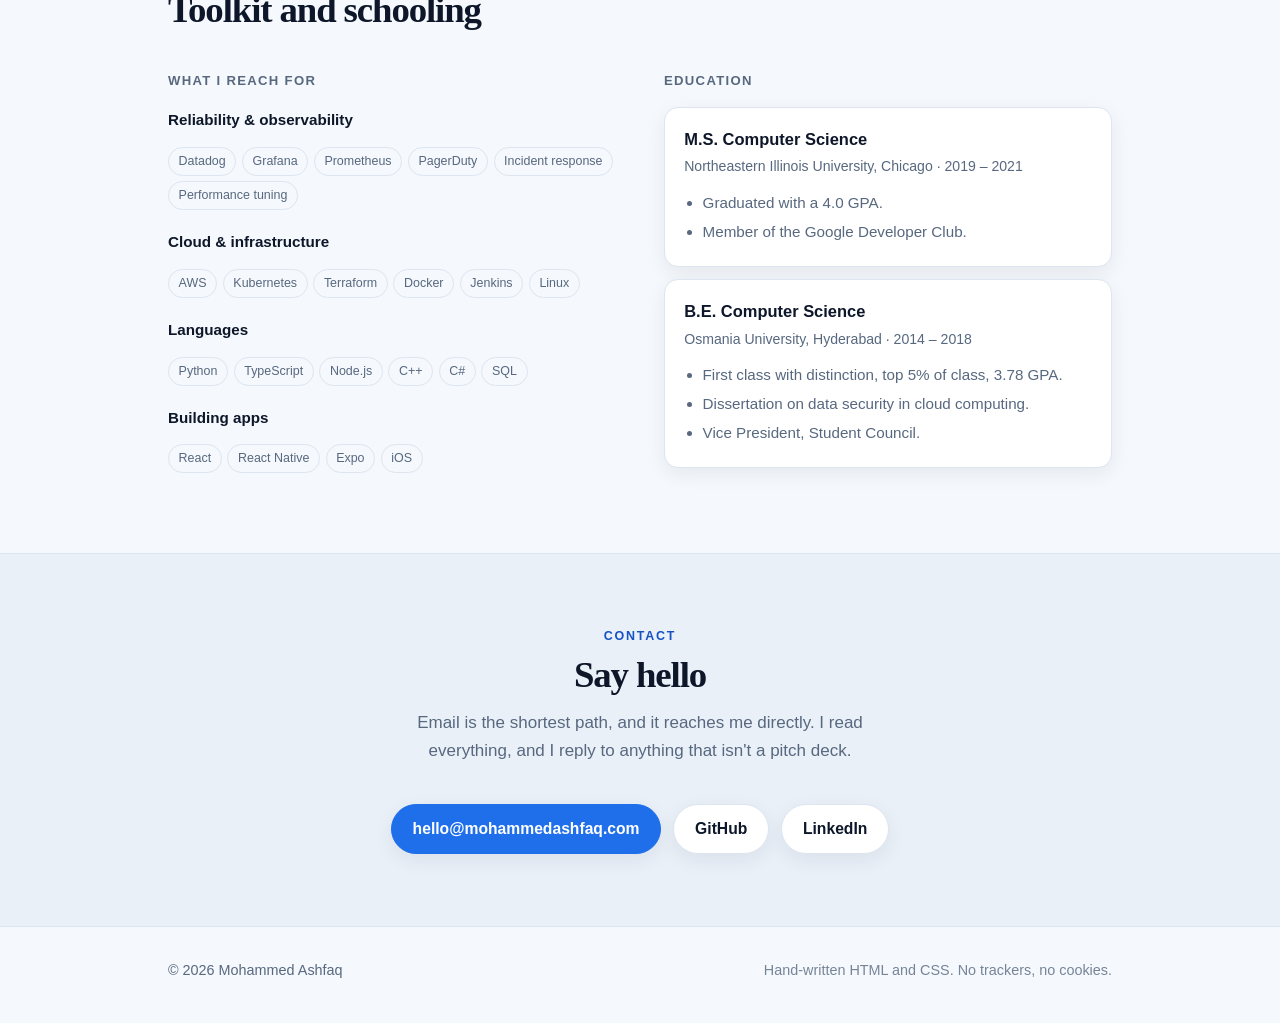
==== commit 72da6349: "Move the picker to its own page and rework the portrait The playable demo now lives at /whatdoicookt" ====
--- a/index.html
+++ b/index.html
@@ -61,7 +61,6 @@
     </a>
 
     <nav class="nav" id="nav" aria-label="Primary">
-      <a href="#dinner">Demo</a>
       <a href="#work">Work</a>
       <a href="#projects">Projects</a>
       <a href="#background">Background</a>
@@ -90,9 +89,13 @@
     </div>
 
     <div class="wrap hero-inner">
-      <button class="portrait-btn reveal" id="portrait-btn" type="button" title="Go on, tap it" aria-label="Mohammed Ashfaq — tap for a snack">
-        <img class="portrait" src="/assets/portrait.jpg" alt="Mohammed Ashfaq" width="150" height="150" fetchpriority="high">
-        <span class="portrait-ring" aria-hidden="true"></span>
+      <button class="portrait-btn reveal" id="portrait-btn" type="button" title="Go on, click it" aria-label="Mohammed Ashfaq — click for a snack">
+        <span class="portrait-flip" id="portrait-flip">
+          <span class="portrait-face portrait-front">
+            <img class="portrait" src="/assets/portrait.jpg" alt="Mohammed Ashfaq" width="150" height="150" fetchpriority="high">
+          </span>
+          <span class="portrait-face portrait-back" aria-hidden="true">click me</span>
+        </span>
       </button>
 
       <p class="eyebrow reveal">
@@ -110,117 +113,26 @@
       <p class="lead reveal">
         Reliability is the whole job: knowing a service is unhealthy before anyone
         complains, and making sure it scales and stays fast once it is. I work on
-        the monitoring, the pipelines, and the infrastructure underneath — then go
-        home and build small apps that keep your data on your own device.
+        the monitoring, the pipelines, and the infrastructure underneath.
       </p>
 
       <div class="cta-row reveal">
         <a class="btn btn-primary" href="#work">See my work</a>
-        <a class="btn" href="#dinner">Try the dinner picker</a>
+        <a class="btn" href="#contact">Get in touch</a>
       </div>
 
       <dl class="stats reveal">
         <div><dt>Years building</dt><dd data-count="8">8</dd></div>
-        <div><dt>Latency cut at NOMADD</dt><dd data-count="40" data-suffix="×">40×</dd></div>
-        <div><dt>Trackers I ship</dt><dd data-count="0">0</dd></div>
+        <div title="In 2006, Time gave it to “You” — everyone who makes the internet. I am claiming my share.">
+          <dt>Awards</dt>
+          <dd class="stat-text">TIME Person of the Year, 2006</dd>
+        </div>
       </dl>
     </div>
 
-    <a class="scroll-hint" href="#dinner" aria-hidden="true" tabindex="-1">
+    <a class="scroll-hint" href="#work" aria-hidden="true" tabindex="-1">
       <span></span>
     </a>
-  </section>
-
-  <!-- ──────────────────── Interactive demo ──────────────────── -->
-  <section class="band" id="dinner">
-    <div class="wrap">
-      <header class="sec-head reveal">
-        <p class="kicker">Playable</p>
-        <h2>What Do I Cook Today</h2>
-        <p class="sec-sub">
-          An iOS app for people who can already cook twenty things and still stare
-          into the fridge. Below is the real picker, running the same weighting the
-          app uses: the longer since you cooked something, the likelier it comes up.
-        </p>
-      </header>
-
-      <div class="demo reveal">
-        <div class="demo-phone">
-          <div class="phone">
-            <div class="phone-top" aria-hidden="true"><span class="notch"></span></div>
-
-            <div class="phone-screen">
-              <div class="phone-head">
-                <img class="app-icon" src="/assets/cooktoday-icon.png" alt="" width="34" height="34">
-                <div>
-                  <p class="phone-title">Today</p>
-                  <p class="phone-sub" id="pool-count">32 dishes in rotation</p>
-                </div>
-              </div>
-
-              <div class="tags" role="group" aria-label="Filter by mood">
-                <button class="tag" type="button" data-tag="veg">veg</button>
-                <button class="tag" type="button" data-tag="quick">quick</button>
-                <button class="tag" type="button" data-tag="comfort">comfort</button>
-                <button class="tag" type="button" data-tag="healthy">healthy</button>
-              </div>
-
-              <div class="result" id="result" aria-live="polite">
-                <div class="result-empty" id="result-empty">
-                  <span class="plate" aria-hidden="true">🍽️</span>
-                  <p>Tap below and I'll decide for you.</p>
-                </div>
-              </div>
-
-              <div class="phone-actions">
-                <button class="btn btn-primary btn-block" id="pick-btn" type="button">Pick my dinner</button>
-                <div class="sub-actions" id="sub-actions" hidden>
-                  <button class="btn btn-sm" id="shuffle-btn" type="button">Shuffle again</button>
-                  <button class="btn btn-sm btn-cook" id="cook-btn" type="button">I'm cooking this</button>
-                </div>
-              </div>
-            </div>
-          </div>
-        </div>
-
-        <div class="demo-notes">
-          <h3>How the pick works</h3>
-          <ul class="notes">
-            <li>
-              <strong>Staleness, squared.</strong> Every dish gets a weight of
-              <code>(days since cooked + 1)²</code>, so a meal you last made in
-              spring easily outbids last Tuesday's pasta.
-            </li>
-            <li>
-              <strong>Never-cooked counts as 90 days.</strong> New dishes compete
-              hard without completely taking over the rotation.
-            </li>
-            <li>
-              <strong>Shuffles cheat, on purpose.</strong> Four times in ten a
-              reroll ignores the weighting entirely, so it never feels like the
-              app is on rails.
-            </li>
-            <li>
-              <strong>Nothing leaves the device.</strong> No accounts, no backend,
-              no analytics — in the app, and on this page too. Your taps here stay
-              in your own browser.
-            </li>
-          </ul>
-
-          <div class="cook-log" id="cook-log" hidden>
-            <p class="cook-log-title">Cooked in this session</p>
-            <ul id="cook-log-list"></ul>
-          </div>
-
-          <p class="ship-note">
-            <span class="badge">Coming soon</span>
-            Built with Expo and React Native, in review for the App Store.
-            <a href="/whatdoicooktoday/privacy/">Privacy policy</a> ·
-            <a href="https://github.com/menti-ashfaq/whatdoicooktoday">Source</a>
-          </p>
-        </div>
-      </div>
-    </div>
   </section>
 
   <!-- ───────────────────────── Work ───────────────────────── -->
@@ -231,41 +143,6 @@
     </header>
 
     <ol class="timeline">
-      <li class="tl-item reveal">
-        <div class="tl-marker" aria-hidden="true"></div>
-        <article class="tl-card">
-          <header class="tl-head">
-            <h3>Software Engineer</h3>
-            <p class="when">King Abdullah University of Science and Technology · 2018 – 2020</p>
-          </header>
-          <ul>
-            <li>Re-engineered end-to-end service processes and cut paperwork by <strong>90%</strong> across five departments.</li>
-            <li>Restructured Python services around clearer object models and faster execution.</li>
-            <li>Built a SharePoint and Power Apps panel for handover tracking that cut item-hunting time by 75%.</li>
-          </ul>
-          <p class="chips"><span>Python</span><span>MVC</span><span>SharePoint</span><span>Power BI</span></p>
-        </article>
-      </li>
-
-      <li class="tl-item reveal">
-        <div class="tl-marker" aria-hidden="true"></div>
-        <article class="tl-card">
-          <header class="tl-head">
-            <h3>DevOps Engineer</h3>
-            <p class="when">NOMADD Desert Solar Solutions · Saudi Arabia · 2020 – 2022</p>
-          </header>
-          <p>Robotic, waterless cleaning for desert solar farms — fleets of machines reporting in from the sand.</p>
-          <ul>
-            <li>Rewrote Node.js and C++ messaging paths, taking communication latency from <strong>2 s to 50 ms</strong>.</li>
-            <li>Built fully automated Jenkins CI/CD pipelines that removed <strong>80%</strong> of manual deployment work.</li>
-            <li>Tuned and monitored AWS EC2, S3, Lambda, and RDS, cutting spend by roughly <strong>$1,500 a month</strong>.</li>
-            <li>Made remote robot troubleshooting data-driven instead of hands-on, quadrupling productivity.</li>
-            <li>Shipped a React and REST ticketing dashboard that halved time-to-resolution.</li>
-          </ul>
-          <p class="chips"><span>Node.js</span><span>C++</span><span>Jenkins</span><span>AWS</span><span>Docker</span><span>React</span></p>
-        </article>
-      </li>
-
       <li class="tl-item reveal">
         <div class="tl-marker is-now" aria-hidden="true"></div>
         <article class="tl-card is-now">
@@ -275,11 +152,49 @@
           </header>
           <p>
             Keeping an interactive presentation platform healthy for a live audience,
-            where a slow response is as visible as an outage. Monitoring and alerting,
-            incident response, deploy pipelines, and the cloud infrastructure product
-            teams build on.
+            where a slow response is as visible as an outage.
           </p>
-          <p class="chips"><span>Datadog</span><span>Kubernetes</span><span>Terraform</span><span>AWS</span><span>Incident response</span></p>
+          <ul>
+            <li>Led the migration of production workloads from Heroku to AWS — <strong>20%</strong> faster, around <strong>10%</strong> cheaper, and a platform engineers can experiment on instead of design around.</li>
+            <li>Defined system-level and business-level SLIs, and built the SLO dashboards now relied on across the company, all provisioned as infrastructure-as-code.</li>
+            <li>Introduced company-wide on-call so every signal of user-facing impact routes to the team that owns it; monitor acknowledgement rose <strong>95%</strong>.</li>
+          </ul>
+          <p class="chips"><span>Datadog</span><span>Terraform</span><span>Pulumi</span><span>AWS</span><span>Kubernetes</span><span>SLOs</span></p>
+        </article>
+      </li>
+
+      <li class="tl-item reveal">
+        <div class="tl-marker" aria-hidden="true"></div>
+        <article class="tl-card">
+          <header class="tl-head">
+            <h3>DevOps Engineer</h3>
+            <p class="when">NOMADD Desert Solar Solutions · Saudi Arabia · 2020 – 2022</p>
+          </header>
+          <p>Robotic, waterless cleaning for desert solar farms — fleets of machines reporting in from the sand.</p>
+          <ul>
+            <li>Rewrote Node.js and C++ messaging paths, taking communication latency from <strong>2 s to 50 ms</strong>.</li>
+            <li>Built fully automated Jenkins CI/CD pipelines that removed <strong>80%</strong> of manual deployment work.</li>
+            <li>Tuned and monitored AWS EC2, S3, Lambda, and RDS, cutting spend by roughly <strong>$1,500 a month</strong>.</li>
+            <li>Made remote robot troubleshooting data-driven instead of hands-on, quadrupling productivity.</li>
+            <li>Shipped a React and REST ticketing dashboard that halved time-to-resolution.</li>
+          </ul>
+          <p class="chips"><span>Node.js</span><span>C++</span><span>Jenkins</span><span>AWS</span><span>Docker</span><span>React</span></p>
+        </article>
+      </li>
+
+      <li class="tl-item reveal">
+        <div class="tl-marker" aria-hidden="true"></div>
+        <article class="tl-card">
+          <header class="tl-head">
+            <h3>Software Engineer</h3>
+            <p class="when">King Abdullah University of Science and Technology · 2018 – 2020</p>
+          </header>
+          <ul>
+            <li>Re-engineered end-to-end service processes and cut paperwork by <strong>90%</strong> across five departments.</li>
+            <li>Restructured Python services around clearer object models and faster execution.</li>
+            <li>Built a SharePoint and Power Apps panel for handover tracking that cut item-hunting time by 75%.</li>
+          </ul>
+          <p class="chips"><span>Python</span><span>MVC</span><span>SharePoint</span><span>Power BI</span></p>
         </article>
       </li>
     </ol>
@@ -302,7 +217,7 @@
           weighted by how long since you last made each one. Offline by design.
         </p>
         <p class="card-links">
-          <a href="#dinner">Try the demo</a>
+          <a href="/whatdoicooktoday/">Try the picker →</a>
           <a href="https://github.com/menti-ashfaq/whatdoicooktoday">Source</a>
         </p>
       </article>
--- a/style.css
+++ b/style.css
@@ -266,8 +266,10 @@
   66%      { transform: translate3d(-1.8rem, 2.6rem, 0) scale(0.95); }
 }
 
+/* The portrait flips over to a "click me" face, so it reads as
+   something you can press. It flips on hover and focus, and the
+   script nudges it over on its own every few seconds. */
 .portrait-btn {
-  position: relative;
   display: inline-block;
   padding: 0;
   border: 0;
@@ -276,28 +278,54 @@
   border-radius: 50%;
   margin-bottom: 1.5rem;
   line-height: 0;
-}
-
-.portrait {
+  perspective: 800px;
+}
+
+/* The script drives the rotation, so the coin can spin through several
+   turns and settle on whichever face it likes. */
+.portrait-flip {
+  position: relative;
+  display: block;
   width: 8.5rem;
   height: 8.5rem;
+  transform-style: preserve-3d;
+  transition: transform 1.5s cubic-bezier(0.3, 0, 0.2, 1);
+}
+
+.portrait-face {
+  position: absolute;
+  inset: 0;
+  box-sizing: border-box;
+  border-radius: 50%;
+  border: 4px solid var(--card);
+  overflow: hidden;
+  box-shadow: var(--shadow-lg);
+  backface-visibility: hidden;
+  -webkit-backface-visibility: hidden;
+}
+
+.portrait {
+  display: block;
+  width: 100%;
+  height: 100%;
   border-radius: 50%;
   object-fit: cover;
-  border: 4px solid var(--card);
-  box-shadow: var(--shadow-lg);
-  transition: transform 0.5s cubic-bezier(0.2, 0.8, 0.2, 1);
-}
-.portrait-btn:hover .portrait { transform: scale(1.04) rotate(-2deg); }
-.portrait-btn.is-spun .portrait { transform: rotate(360deg) scale(1.04); }
-
-.portrait-ring {
-  position: absolute;
-  inset: -7px;
-  border-radius: 50%;
-  border: 2px dashed var(--accent);
-  opacity: 0.35;
-  animation: spin 24s linear infinite;
-}
+}
+
+.portrait-back {
+  transform: rotateY(180deg);
+  display: grid;
+  place-items: center;
+  background: var(--accent);
+  color: #fff;
+  font-family: var(--sans);
+  font-size: 1rem;
+  font-weight: 700;
+  line-height: 1.2;
+  letter-spacing: 0.14em;
+  text-transform: uppercase;
+}
+
 @keyframes spin { to { transform: rotate(360deg); } }
 
 .eyebrow {
@@ -410,6 +438,15 @@
   font-size: 1.9rem;
   font-weight: 600;
   letter-spacing: -0.02em;
+}
+
+/* A stat whose value is a phrase rather than a number. */
+.stats dd.stat-text {
+  font-size: 1.05rem;
+  line-height: 1.35;
+  letter-spacing: 0;
+  max-width: 14rem;
+  margin-top: 0.3rem;
 }
 
 .scroll-hint {
@@ -603,12 +640,23 @@
 .phone-actions { display: grid; gap: 0.55rem; }
 .sub-actions { display: flex; gap: 0.5rem; }
 
-.demo-notes h3 {
+.demo-caption {
+  max-width: 20rem;
+  margin: 0.9rem 0 0;
+  font-size: 0.88rem;
+  color: var(--muted);
+  text-align: center;
+}
+
+.demo-notes h3,
+.demo-notes .notes-title {
   font-family: var(--serif);
   font-size: 1.25rem;
   font-weight: 600;
   letter-spacing: -0.02em;
   margin: 0 0 1rem;
+  padding-top: 0;
+  border-top: none;
 }
 
 .notes { list-style: none; padding: 0; margin: 0 0 1.6rem; display: grid; gap: 0.9rem; }
@@ -668,8 +716,7 @@
 
 .timeline { list-style: none; margin: 0; padding: 0; position: relative; }
 
-/* Oldest role first, so the line brightens as it runs down towards the
-   current one. */
+/* Newest role first, so the line fades as it runs back through time. */
 .timeline::before {
   content: "";
   position: absolute;
@@ -677,7 +724,7 @@
   top: 0.7rem;
   bottom: 1.5rem;
   width: 2px;
-  background: linear-gradient(var(--border), var(--accent));
+  background: linear-gradient(var(--accent), var(--border));
   opacity: 0.5;
 }
 
@@ -740,6 +787,37 @@
   transition: border-color 0.18s ease, color 0.18s ease, transform 0.18s ease;
 }
 .chips span:hover { border-color: var(--accent); color: var(--accent-dark); transform: translateY(-1px); }
+
+/* ------------------- the app page (/whatdoicooktoday/) -------- */
+
+.back-link {
+  display: inline-block;
+  margin-bottom: 1.6rem;
+  font-size: 0.93rem;
+  text-decoration: none;
+  color: var(--muted);
+}
+.back-link:hover { color: var(--accent); }
+
+.app-intro { margin-bottom: 2.6rem; }
+
+.app-hero-icon {
+  width: 3.6rem;
+  height: 3.6rem;
+  border-radius: 14px;
+  box-shadow: var(--shadow);
+  margin-bottom: 1rem;
+}
+
+.app-title {
+  font-family: var(--serif);
+  font-weight: 600;
+  font-size: clamp(1.9rem, 5vw, 2.7rem);
+  line-height: 1.12;
+  letter-spacing: -0.03em;
+  margin: 0 0 0.6rem;
+  max-width: none;
+}
 
 /* --------------------------- cards ---------------------------- */
 
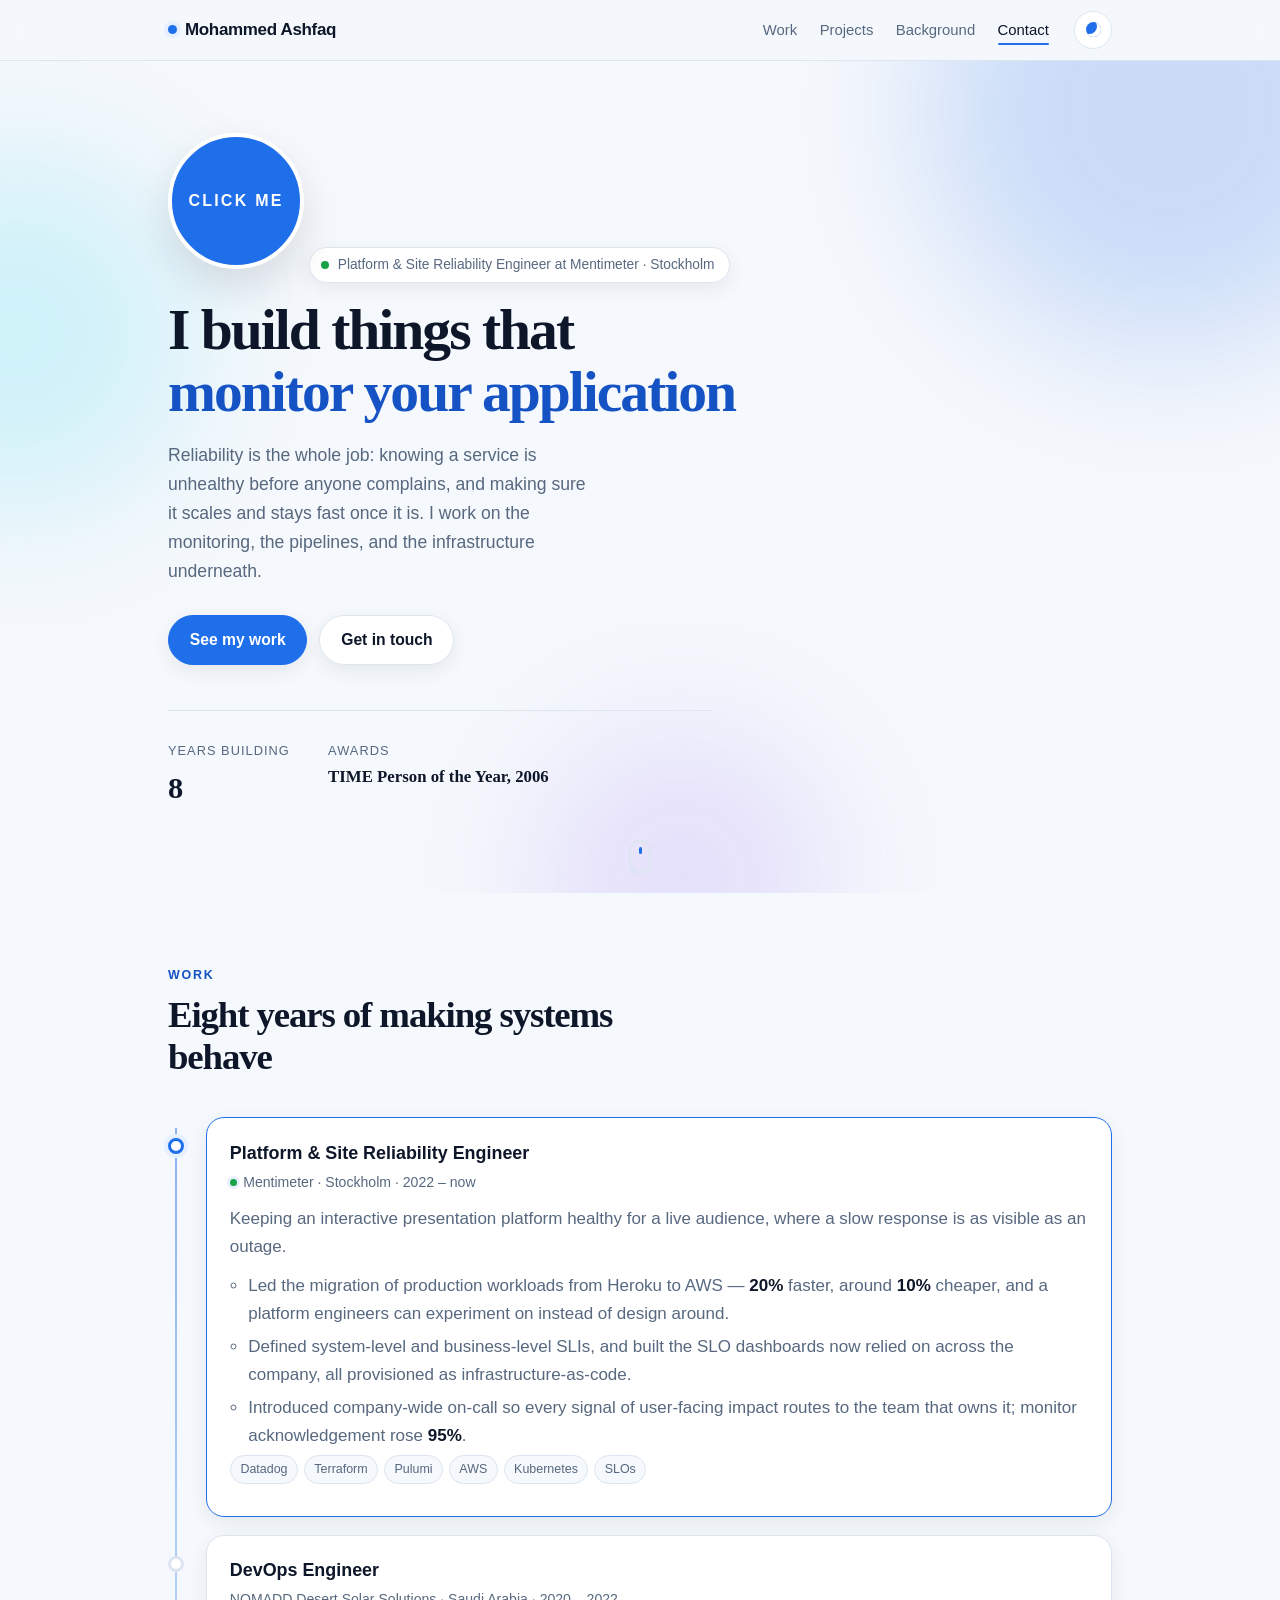
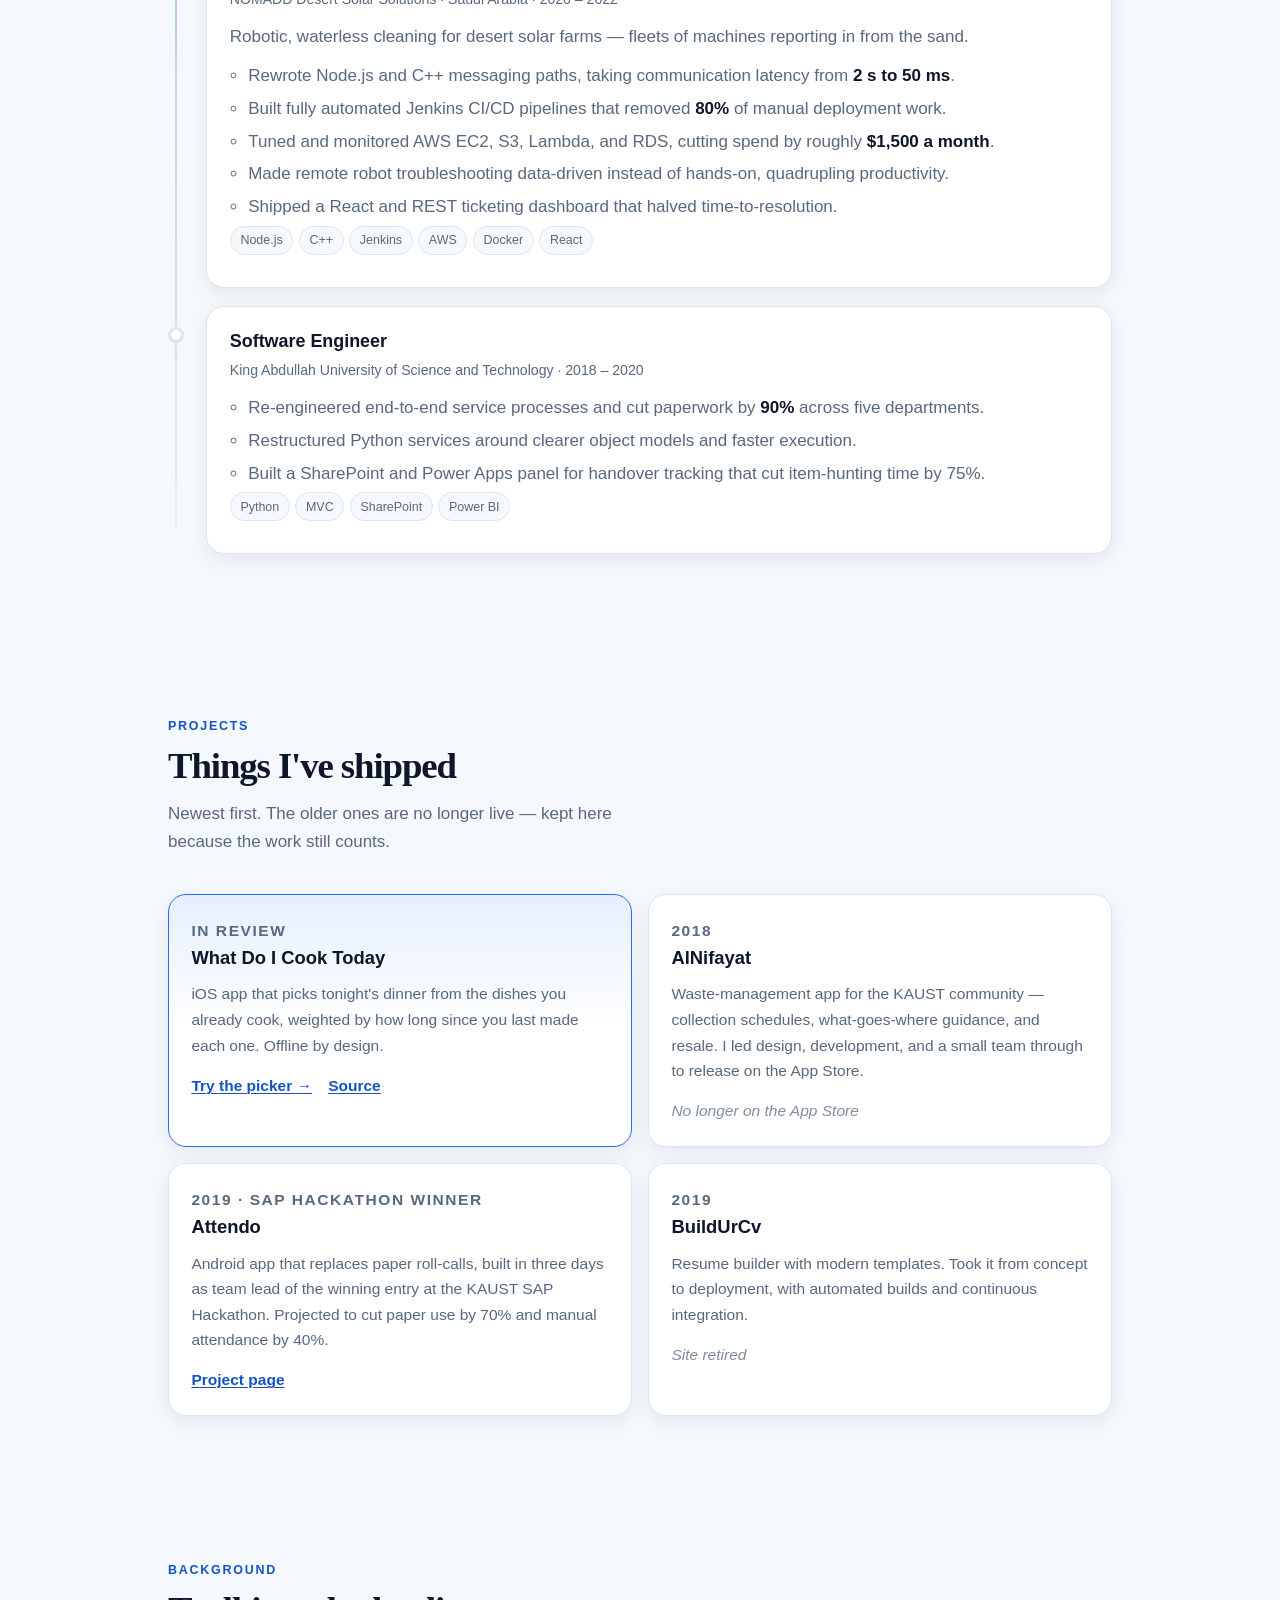
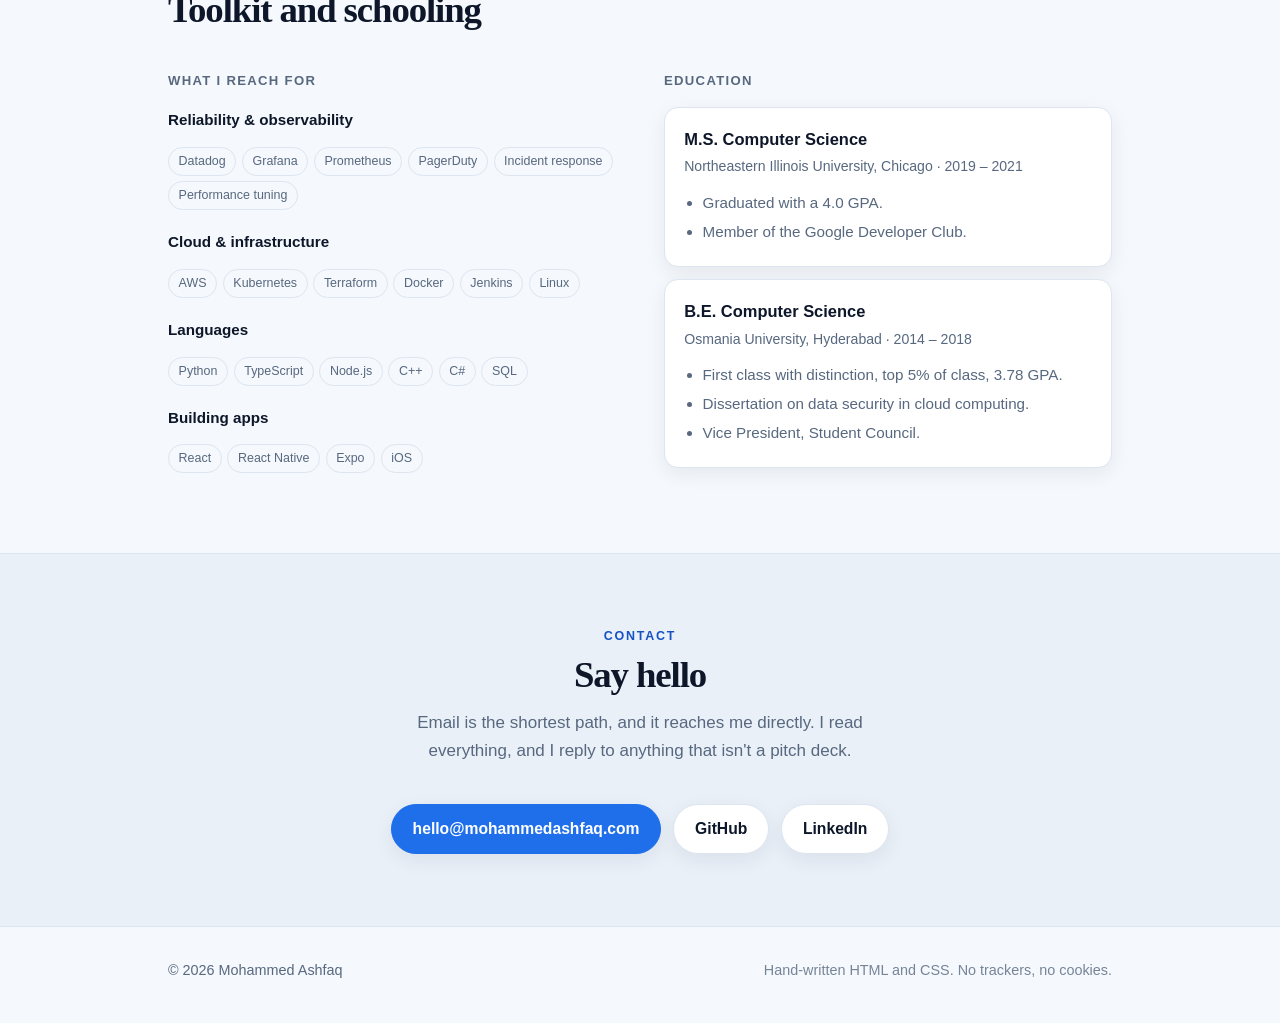
==== commit b1e6049b: "Say application, not website, in the rotating headline Co-authored-by: Cursor <cursoragent@cursor.co" ====
--- a/index.html
+++ b/index.html
@@ -10,7 +10,7 @@
 <meta property="og:type" content="website">
 <meta property="og:url" content="https://mohammedashfaq.com/">
 <meta property="og:title" content="Mohammed Ashfaq — Platform &amp; Site Reliability Engineer">
-<meta property="og:description" content="I build things that monitor your website, scale, and stay fast. Platform and SRE at Mentimeter, Stockholm.">
+<meta property="og:description" content="I build things that monitor your application, scale, and stay fast. Platform and SRE at Mentimeter, Stockholm.">
 <meta property="og:image" content="https://mohammedashfaq.com/assets/portrait.jpg">
 <meta name="twitter:card" content="summary">
 
@@ -106,7 +106,7 @@
       <h1 class="reveal">
         I build things that
         <span class="swap" id="swap" aria-live="polite">
-          <span class="swap-word is-on">monitor your website</span>
+          <span class="swap-word is-on">monitor your application</span>
         </span>
       </h1>
 
